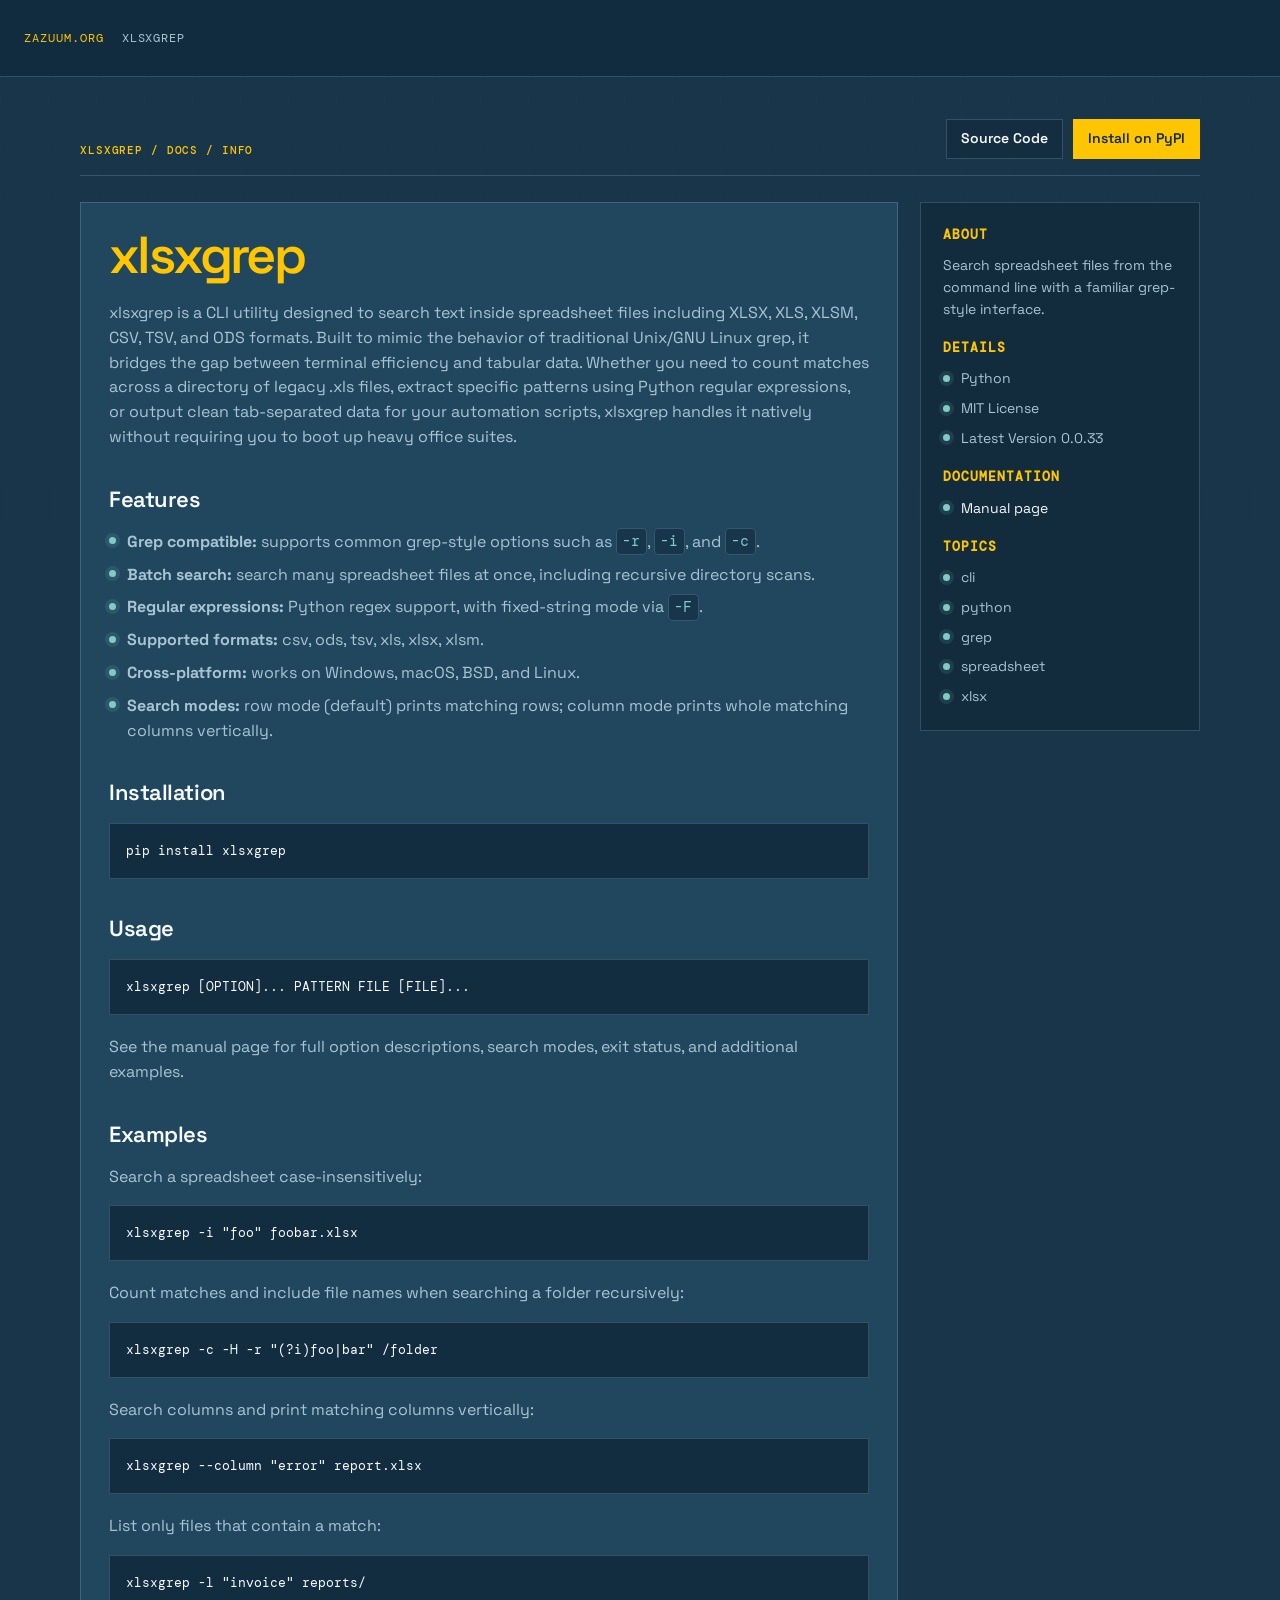
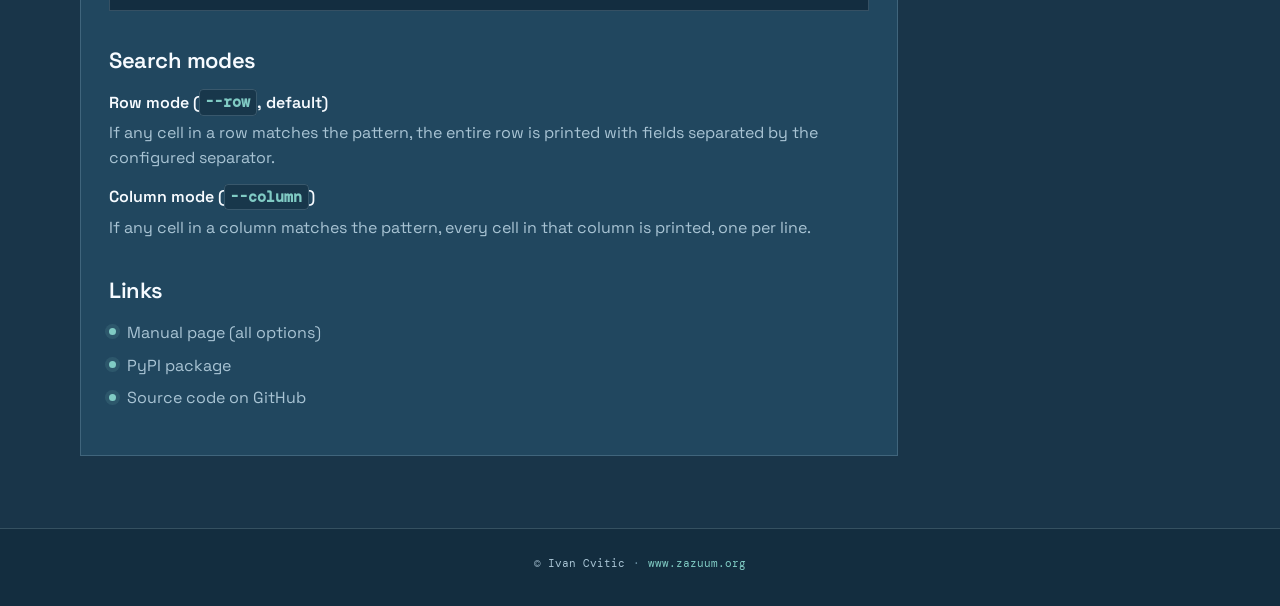
==== docs/index.html @ cdbb7124 "docs fix" ====
<!DOCTYPE html>
<html lang="en">
<head>
  <script async src="https://www.googletagmanager.com/gtag/js?id=G-VQNH7RL9F0"></script>
  <script>
    window.dataLayer = window.dataLayer || [];
    function gtag(){dataLayer.push(arguments);}
    gtag('js', new Date());
    gtag('config', 'G-VQNH7RL9F0');
  </script>

  <meta charset="utf-8">
  <meta name="viewport" content="width=device-width, initial-scale=1">
  <title>zazuum/xlsxgrep</title>
  <link rel="stylesheet" href="css/style.css">
</head>
<body>
  <header class="gh-header">
    <div class="gh-header-inner">
      <nav class="gh-nav gh-nav-man" aria-label="Global">
        <a href="https://www.zazuum.org">zazuum.org</a>
        <a href="index.html">xlsxgrep</a>
      </nav>

      <div class="gh-header-actions">
      </div>
    </div>
  </header>

  <main class="gh-repo-page">
    <div class="gh-repo-header">
      <div class="gh-repo-header-main">
        <nav class="gh-breadcrumb" aria-label="Breadcrumb">
          <strong>xlsxgrep / docs / info</strong></br>
           
        </nav>
      </div>
      <div class="gh-repo-header-actions">
        <a class="gh-btn gh-btn-outline" href="https://github.com/zazuum/xlsxgrep" target="_blank" rel="noopener noreferrer">Source Code</a>
        <a class="gh-btn gh-btn-primary" href="https://pypi.org/project/xlsxgrep/" target="_blank" rel="noopener noreferrer">Install on PyPI</a>
      </div>
    </div>

    <div class="gh-repo-layout">
      <article class="gh-readme">
        <h1>xlsxgrep</h1>
        <p class="gh-readme-lead">
          xlsxgrep is a CLI utility designed to search text inside spreadsheet files including XLSX, XLS, XLSM, CSV, TSV, and ODS formats. 
          Built to mimic the behavior of traditional Unix/GNU Linux grep, it bridges the gap between terminal efficiency and tabular data.
          Whether you need to count matches across a directory of legacy .xls files, extract specific patterns using Python regular expressions,
           or output clean tab-separated data for your automation scripts, xlsxgrep handles it natively without requiring you to boot up heavy office suites.
        </p>

        <h2>Features</h2>
        <ul>
          <li><strong>Grep compatible:</strong> supports common grep-style options such as <code>-r</code>, <code>-i</code>, and <code>-c</code>.</li>
          <li><strong>Batch search:</strong> search many spreadsheet files at once, including recursive directory scans.</li>
          <li><strong>Regular expressions:</strong> Python regex support, with fixed-string mode via <code>-F</code>.</li>
          <li><strong>Supported formats:</strong> csv, ods, tsv, xls, xlsx, xlsm.</li>
          <li><strong>Cross-platform:</strong> works on Windows, macOS, BSD, and Linux.</li>
          <li><strong>Search modes:</strong> row mode (default) prints matching rows; column mode prints whole matching columns vertically.</li>
        </ul>

        <h2>Installation</h2>
        <pre><code>pip install xlsxgrep</code></pre>

        <h2>Usage</h2>
        <pre><code>xlsxgrep [OPTION]... PATTERN FILE [FILE]...</code></pre>
        <p>
          See the <a href="manual.html">manual page</a> for full option descriptions,
          search modes, exit status, and additional examples.
        </p>

        <h2>Examples</h2>
        <p>Search a spreadsheet case-insensitively:</p>
        <pre><code>xlsxgrep -i "foo" foobar.xlsx</code></pre>

        <p>Count matches and include file names when searching a folder recursively:</p>
        <pre><code>xlsxgrep -c -H -r "(?i)foo|bar" /folder</code></pre>

        <p>Search columns and print matching columns vertically:</p>
        <pre><code>xlsxgrep --column "error" report.xlsx</code></pre>

        <p>List only files that contain a match:</p>
        <pre><code>xlsxgrep -l "invoice" reports/</code></pre>

        <h2>Search modes</h2>
        <dl class="gh-readme-dl">
          <dt>Row mode (<code>--row</code>, default)</dt>
          <dd>If any cell in a row matches the pattern, the entire row is printed with fields separated by the configured separator.</dd>
          <dt>Column mode (<code>--column</code>)</dt>
          <dd>If any cell in a column matches the pattern, every cell in that column is printed, one per line.</dd>
        </dl>

        <h2>Links</h2>
        <ul>
          <li><a href="manual.html">Manual page (all options)</a></li>
          <li><a href="https://pypi.org/project/xlsxgrep/" target="_blank" rel="noopener noreferrer">PyPI package</a></li>
          <li><a href="https://github.com/zazuum/xlsxgrep" target="_blank" rel="noopener noreferrer">Source code on GitHub</a></li>
          
        </ul>
      </article>

      <aside class="gh-repo-sidebar">
        <h2>About</h2>
        <p>Search spreadsheet files from the command line with a familiar grep-style interface.</p>

         <h3>Details</h3>
        <ul class="gh-repo-meta">
          <li><span class="gh-lang-dot gh-lang-python"></span> Python</li>
          <li>MIT License</li>
          <li>Latest Version 0.0.33</li>
 
        <h3>Documentation</h3>
        <ul class="gh-repo-meta">
          <li><a href="manual.html">Manual page</a></li>
        </ul>


        <h3>Topics</h3>
        <ul class="gh-topic-list">
          <li>cli</li>
          <li>python</li>
          <li>grep</li>
          <li>spreadsheet</li>
          <li>xlsx</li>
        </ul>
        </ul>
      </aside>
    </div>
  </main>

  <footer class="gh-footer">
    <div class="gh-footer-inner">
      <span>&copy; Ivan Cvitic</span>
      <span class="gh-footer-sep">&middot;</span>
      <a href="https://www.zazuum.org">www.zazuum.org</a>
    </div>
  </footer>
</body>
</html>
---- docs/css/style.css ----
@import url('https://fonts.googleapis.com/css2?family=DM+Mono:wght@400;500&family=Space+Grotesk:wght@400;500;600;700&display=swap');

:root {
  --ink: #f7fbff;
  --muted: #a9c4d4;
  --soft: #6f94a8;
  --line: rgba(206, 238, 255, 0.18);
  --panel: #21475f;
  --panel-deep: #122b3d;
  --blue: #80cbc4;
  --yellow: #ffc600;
  --bg: #193549;
  --max: 1240px;
  --content-max: 1120px;
  --sans: 'Space Grotesk', 'Trebuchet MS', sans-serif;
  --mono: 'DM Mono', 'Courier New', monospace;
}

*,
*::before,
*::after {
  box-sizing: border-box;
}

html {
  scroll-behavior: smooth;
}

body {
  margin: 0;
  color: var(--ink);
  background: var(--bg);
  font-family: var(--sans);
  font-size: 16px;
  line-height: 1.55;
}

body::before {
  position: fixed;
  z-index: -1;
  inset: 0;
  content: '';
  opacity: 0.2;
  background-image: linear-gradient(rgba(128, 203, 196, 0.08) 1px, transparent 1px), linear-gradient(90deg, rgba(128, 203, 196, 0.08) 1px, transparent 1px);
  background-size: 48px 48px;
  mask-image: linear-gradient(to bottom, #000 0%, transparent 75%);
  pointer-events: none;
}

a {
  color: inherit;
  text-decoration: none;
}

a:hover {
  color: var(--yellow);
}

h1,
h2,
h3,
p {
  margin-top: 0;
}

code,
pre,
var {
  font-family: var(--mono);
}

code {
  padding: 0.16em 0.36em;
  border: 1px solid var(--line);
  background: rgba(18, 43, 61, 0.58);
  border-radius: 4px;
  color: var(--blue);
  font-size: 0.95em;
}

pre {
  margin: 0 0 20px;
  padding: 16px;
  overflow-x: auto;
  border: 1px solid var(--line);
  border-radius: 0;
  background: rgba(18, 43, 61, 0.9);
  color: var(--ink);
  font-size: 14px;
  line-height: 1.55;
}

pre code {
  padding: 0;
  border: 0;
  background: transparent;
  color: inherit;
}

.gh-header {
  position: sticky;
  top: 0;
  z-index: 20;
  border-bottom: 1px solid var(--line);
  background: rgba(18, 43, 61, 0.82);
  backdrop-filter: blur(14px);
}

.gh-header-inner {
  display: flex;
  align-items: center;
  min-height: 76px;
  width: min(calc(100% - 48px), var(--max));
  margin-inline: auto;
}

.gh-nav {
  display: flex;
  align-items: center;
  gap: 18px;
  font-family: var(--mono);
  font-size: 12px;
  letter-spacing: 0.08em;
  text-transform: uppercase;
}

.gh-nav a {
  color: var(--muted);
}

.gh-nav a:hover,
.gh-nav a:first-child {
  color: var(--yellow);
}

.gh-nav-man {
  margin-right: auto;
}

.gh-header-actions {
  display: flex;
  align-items: center;
  gap: 10px;
}

.gh-btn {
  display: inline-flex;
  align-items: center;
  justify-content: center;
  min-height: 40px;
  padding: 8px 14px;
  border: 1px solid var(--line);
  border-radius: 0;
  font-weight: 600;
  font-size: 14px;
  transition: background-color 160ms ease, color 160ms ease, border-color 160ms ease;
}

.gh-btn-outline {
  color: var(--ink);
  background: rgba(18, 43, 61, 0.72);
}

.gh-btn-primary {
  color: var(--panel-deep);
  border-color: transparent;
  background: var(--yellow);
}

.gh-btn-outline:hover {
  color: var(--yellow);
  border-color: var(--yellow);
  background: rgba(18, 43, 61, 0.95);
}

.gh-btn-primary:hover {
  color: var(--panel-deep);
  background: var(--blue);
}

.gh-repo-page,
.gh-man-page {
  width: min(calc(100% - 48px), var(--content-max));
  margin: 0 auto;
  padding: 42px 0 72px;
}

.gh-repo-header,
.gh-man-header {
  margin-bottom: 26px;
  padding-bottom: 16px;
  border-bottom: 1px solid var(--line);
}

.gh-repo-header {
  display: flex;
  align-items: flex-end;
  justify-content: space-between;
  gap: 16px;
  flex-wrap: wrap;
}

.gh-breadcrumb {
  display: flex;
  align-items: center;
  gap: 8px;
  margin: 0;
  color: var(--soft);
  font-family: var(--mono);
  font-size: 11px;
  letter-spacing: 0.08em;
  text-transform: uppercase;
}

.gh-breadcrumb strong {
  color: var(--yellow);
  font-weight: 500;
}

.gh-repo-header-actions {
  display: flex;
  flex-wrap: wrap;
  gap: 10px;
}

.gh-repo-layout {
  display: grid;
  grid-template-columns: minmax(0, 1fr) 280px;
  gap: 22px;
}

.gh-readme,
.gh-man-body,
.gh-repo-sidebar {
  border: 1px solid var(--line);
  border-radius: 0;
  background: var(--panel);
}

.gh-readme,
.gh-man-body {
  min-width: 0;
  padding: 28px;
}

.gh-readme h1 {
  margin-bottom: 20px;
  color: var(--yellow);
  font-size: clamp(34px, 5vw, 52px);
  font-weight: 600;
  letter-spacing: -0.05em;
  line-height: 0.96;
}

.gh-readme h2,
.gh-man-section h2 {
  margin: 32px 0 14px;
  color: var(--ink);
  font-size: 22px;
  font-weight: 600;
  letter-spacing: -0.02em;
}

.gh-man-section h2 {
  text-transform: uppercase;
  letter-spacing: 0.05em;
  color: var(--yellow);
  font-size: 14px;
}

.gh-readme-lead,
.gh-readme p,
.gh-readme li,
.gh-readme dd,
.gh-man-section p,
.gh-man-section dd {
  color: var(--muted);
  font-size: 16px;
}

.gh-readme p,
.gh-readme ul,
.gh-readme dl,
.gh-man-section p,
.gh-man-section pre,
.gh-man-dl {
  margin: 0 0 16px;
}

.gh-readme ul,
.gh-topic-list,
.gh-repo-meta {
  padding-left: 0;
  list-style: none;
}

.gh-readme ul li,
.gh-topic-list li,
.gh-repo-meta li {
  position: relative;
  padding-left: 18px;
}

.gh-readme ul li + li,
.gh-topic-list li + li,
.gh-repo-meta li + li {
  margin-top: 8px;
}

.gh-readme ul li::before,
.gh-topic-list li::before,
.gh-repo-meta li::before {
  position: absolute;
  left: 0;
  top: 0.48em;
  width: 7px;
  height: 7px;
  border-radius: 50%;
  content: '';
  background: var(--blue);
  box-shadow: 0 0 0 4px rgba(128, 203, 196, 0.12);
}

.gh-readme-dl dt,
.gh-man-dl dt {
  margin-top: 14px;
  color: var(--ink);
  font-weight: 600;
}

.gh-readme-dl dd,
.gh-man-dl dd {
  margin: 6px 0 0;
}

.gh-readme-dl dd {
  padding-left: 0;
}

.gh-man-meta {
  display: flex;
  flex-wrap: wrap;
  gap: 8px 16px;
  margin: 12px 0 0;
  color: var(--soft);
  font-family: var(--mono);
  font-size: 11px;
  letter-spacing: 0.06em;
  text-transform: uppercase;
}

.gh-man-section + .gh-man-section {
  margin-top: 26px;
}

.gh-man-synopsis {
  margin: 0;
  font-size: 14px;
}

.gh-repo-sidebar {
  align-self: start;
  padding: 22px;
  background: var(--panel-deep);
}

.gh-repo-sidebar h2,
.gh-repo-sidebar h3 {
  margin: 0 0 10px;
  color: var(--yellow);
  font-size: 13px;
  font-weight: 600;
  font-family: var(--mono);
  text-transform: uppercase;
  letter-spacing: 0.08em;
}

.gh-repo-sidebar h3 {
  margin-top: 18px;
}

.gh-repo-sidebar p,
.gh-repo-meta {
  margin: 0;
  color: var(--muted);
  font-size: 14px;
}

.gh-repo-meta a {
  color: var(--ink);
}

.gh-lang-dot {
  width: 10px;
  height: 10px;
  border-radius: 50%;
}

.gh-lang-python {
  background: var(--yellow);
}

.gh-back-home {
  width: min(calc(100% - 48px), var(--content-max));
  margin: -34px auto 30px;
}

.gh-back-home .gh-repo-meta {
  margin: 0;
}

.gh-footer {
  padding: 26px 0 34px;
  border-top: 1px solid var(--line);
  background: rgba(18, 43, 61, 0.7);
}

.gh-footer-inner {
  display: flex;
  flex-wrap: wrap;
  align-items: center;
  justify-content: center;
  gap: 8px;
  width: min(calc(100% - 48px), var(--content-max));
  margin-inline: auto;
  color: var(--muted);
  font-family: var(--mono);
  font-size: 11px;
}

.gh-footer a {
  color: var(--blue);
}

.gh-footer-sep {
  color: var(--soft);
}

@media (max-width: 1011px) {
  .gh-repo-layout {
    grid-template-columns: 1fr;
  }

  .gh-repo-sidebar {
    order: 2;
  }
}

@media (max-width: 767px) {
  .gh-header-inner {
    min-height: 64px;
    width: min(calc(100% - 32px), var(--max));
  }

  .gh-repo-page,
  .gh-man-page,
  .gh-footer-inner,
  .gh-back-home {
    width: min(calc(100% - 32px), var(--content-max));
  }

  .gh-repo-page,
  .gh-man-page {
    padding-top: 28px;
    padding-bottom: 54px;
  }

  .gh-readme,
  .gh-man-body,
  .gh-repo-sidebar {
    padding: 20px;
  }

  .gh-readme h1 {
    font-size: clamp(32px, 12vw, 44px);
  }

  .gh-repo-header-actions {
    width: 100%;
  }

  .gh-btn {
    flex: 1;
  }
}
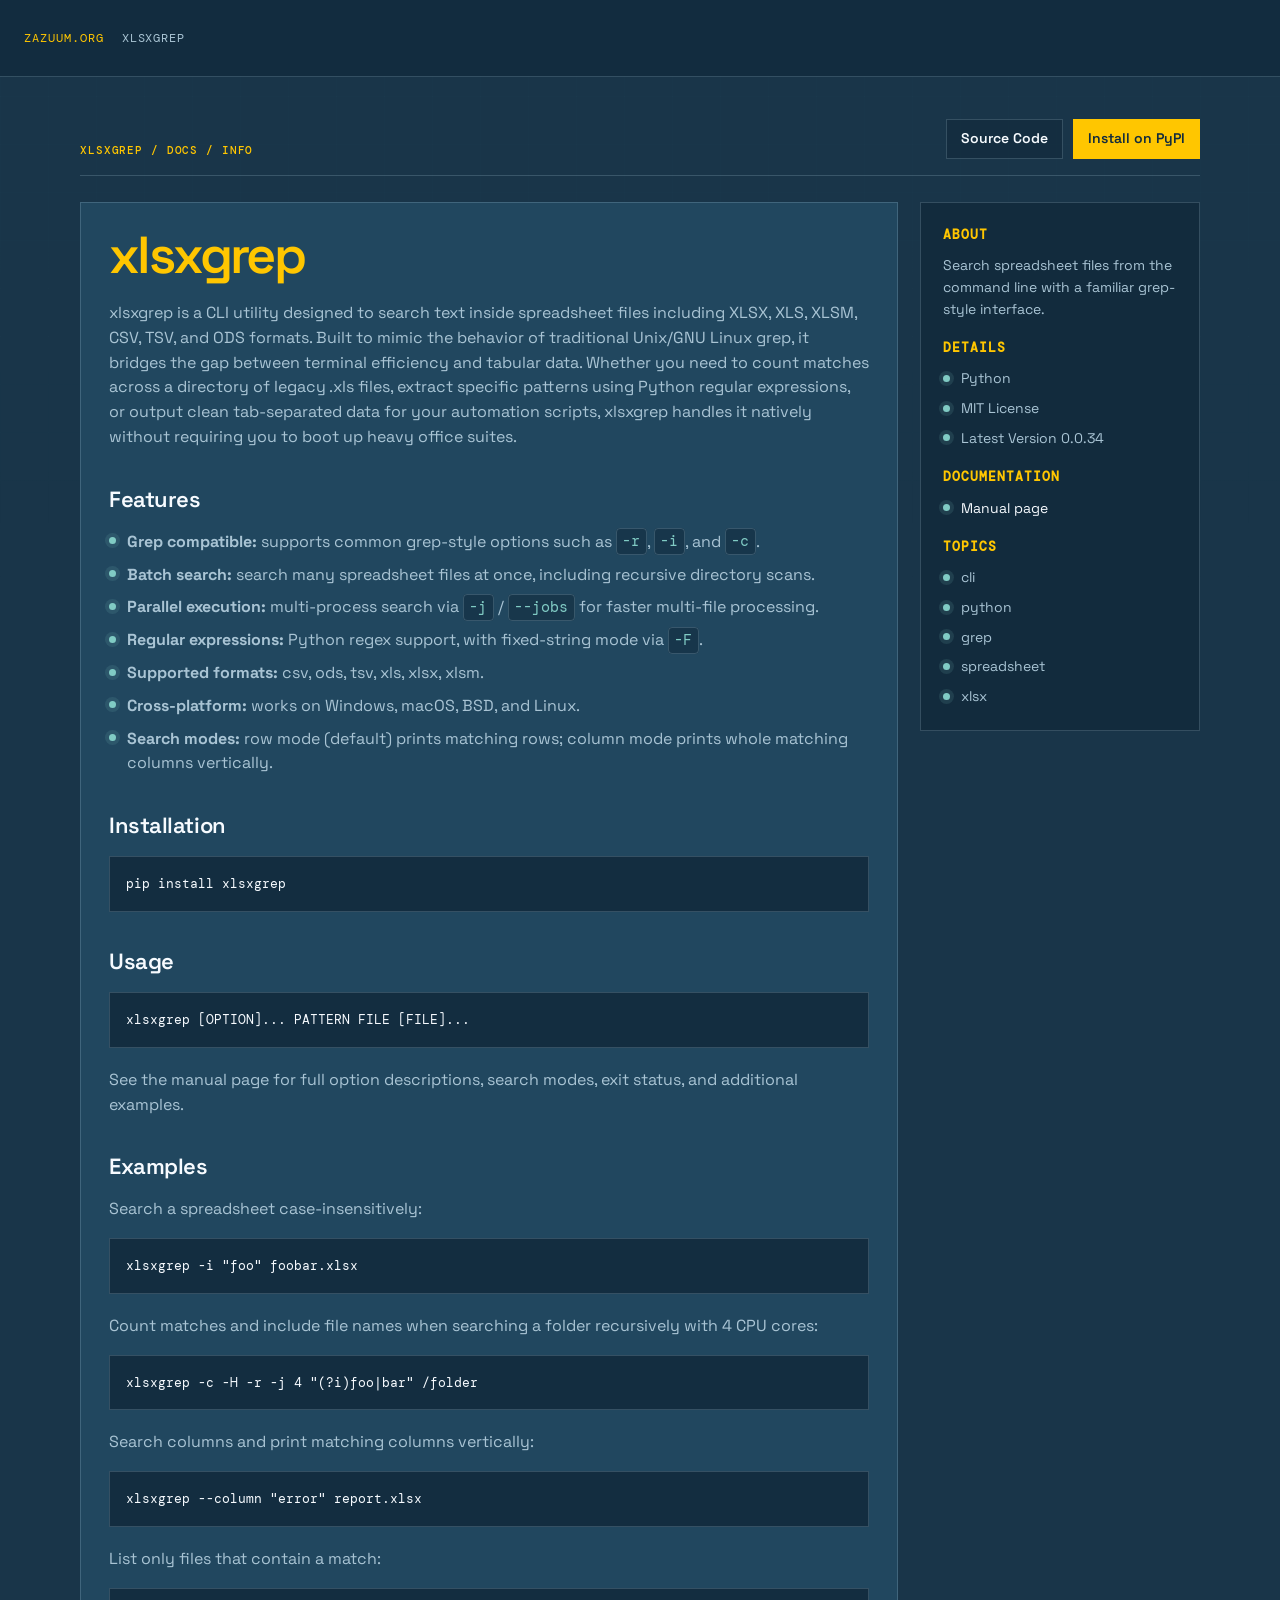
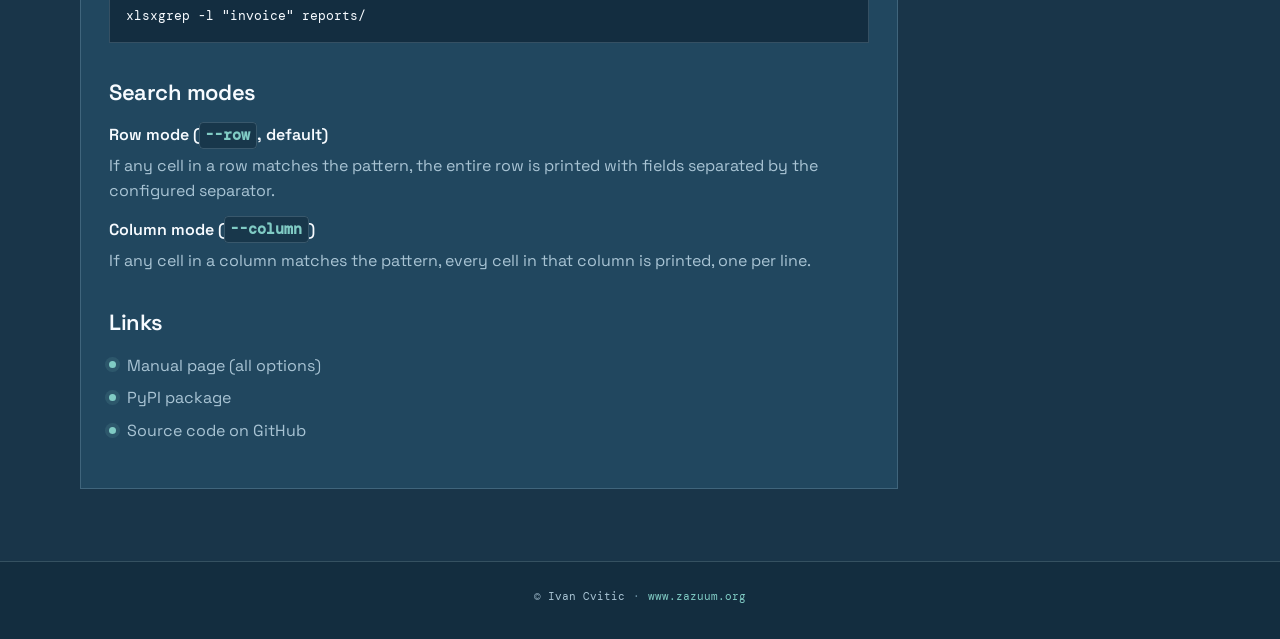
==== commit 57c5b7cc: "Site docs update" ====
--- a/docs/index.html
+++ b/docs/index.html
@@ -55,6 +55,7 @@
         <ul>
           <li><strong>Grep compatible:</strong> supports common grep-style options such as <code>-r</code>, <code>-i</code>, and <code>-c</code>.</li>
           <li><strong>Batch search:</strong> search many spreadsheet files at once, including recursive directory scans.</li>
+          <li><strong>Parallel execution:</strong> multi-process search via <code>-j</code> / <code>--jobs</code> for faster multi-file processing.</li>
           <li><strong>Regular expressions:</strong> Python regex support, with fixed-string mode via <code>-F</code>.</li>
           <li><strong>Supported formats:</strong> csv, ods, tsv, xls, xlsx, xlsm.</li>
           <li><strong>Cross-platform:</strong> works on Windows, macOS, BSD, and Linux.</li>
@@ -75,8 +76,8 @@
         <p>Search a spreadsheet case-insensitively:</p>
         <pre><code>xlsxgrep -i "foo" foobar.xlsx</code></pre>
 
-        <p>Count matches and include file names when searching a folder recursively:</p>
-        <pre><code>xlsxgrep -c -H -r "(?i)foo|bar" /folder</code></pre>
+        <p>Count matches and include file names when searching a folder recursively with 4 CPU cores:</p>
+        <pre><code>xlsxgrep -c -H -r -j 4 "(?i)foo|bar" /folder</code></pre>
 
         <p>Search columns and print matching columns vertically:</p>
         <pre><code>xlsxgrep --column "error" report.xlsx</code></pre>
@@ -109,7 +110,7 @@
         <ul class="gh-repo-meta">
           <li><span class="gh-lang-dot gh-lang-python"></span> Python</li>
           <li>MIT License</li>
-          <li>Latest Version 0.0.33</li>
+          <li>Latest Version 0.0.34</li>
  
         <h3>Documentation</h3>
         <ul class="gh-repo-meta">
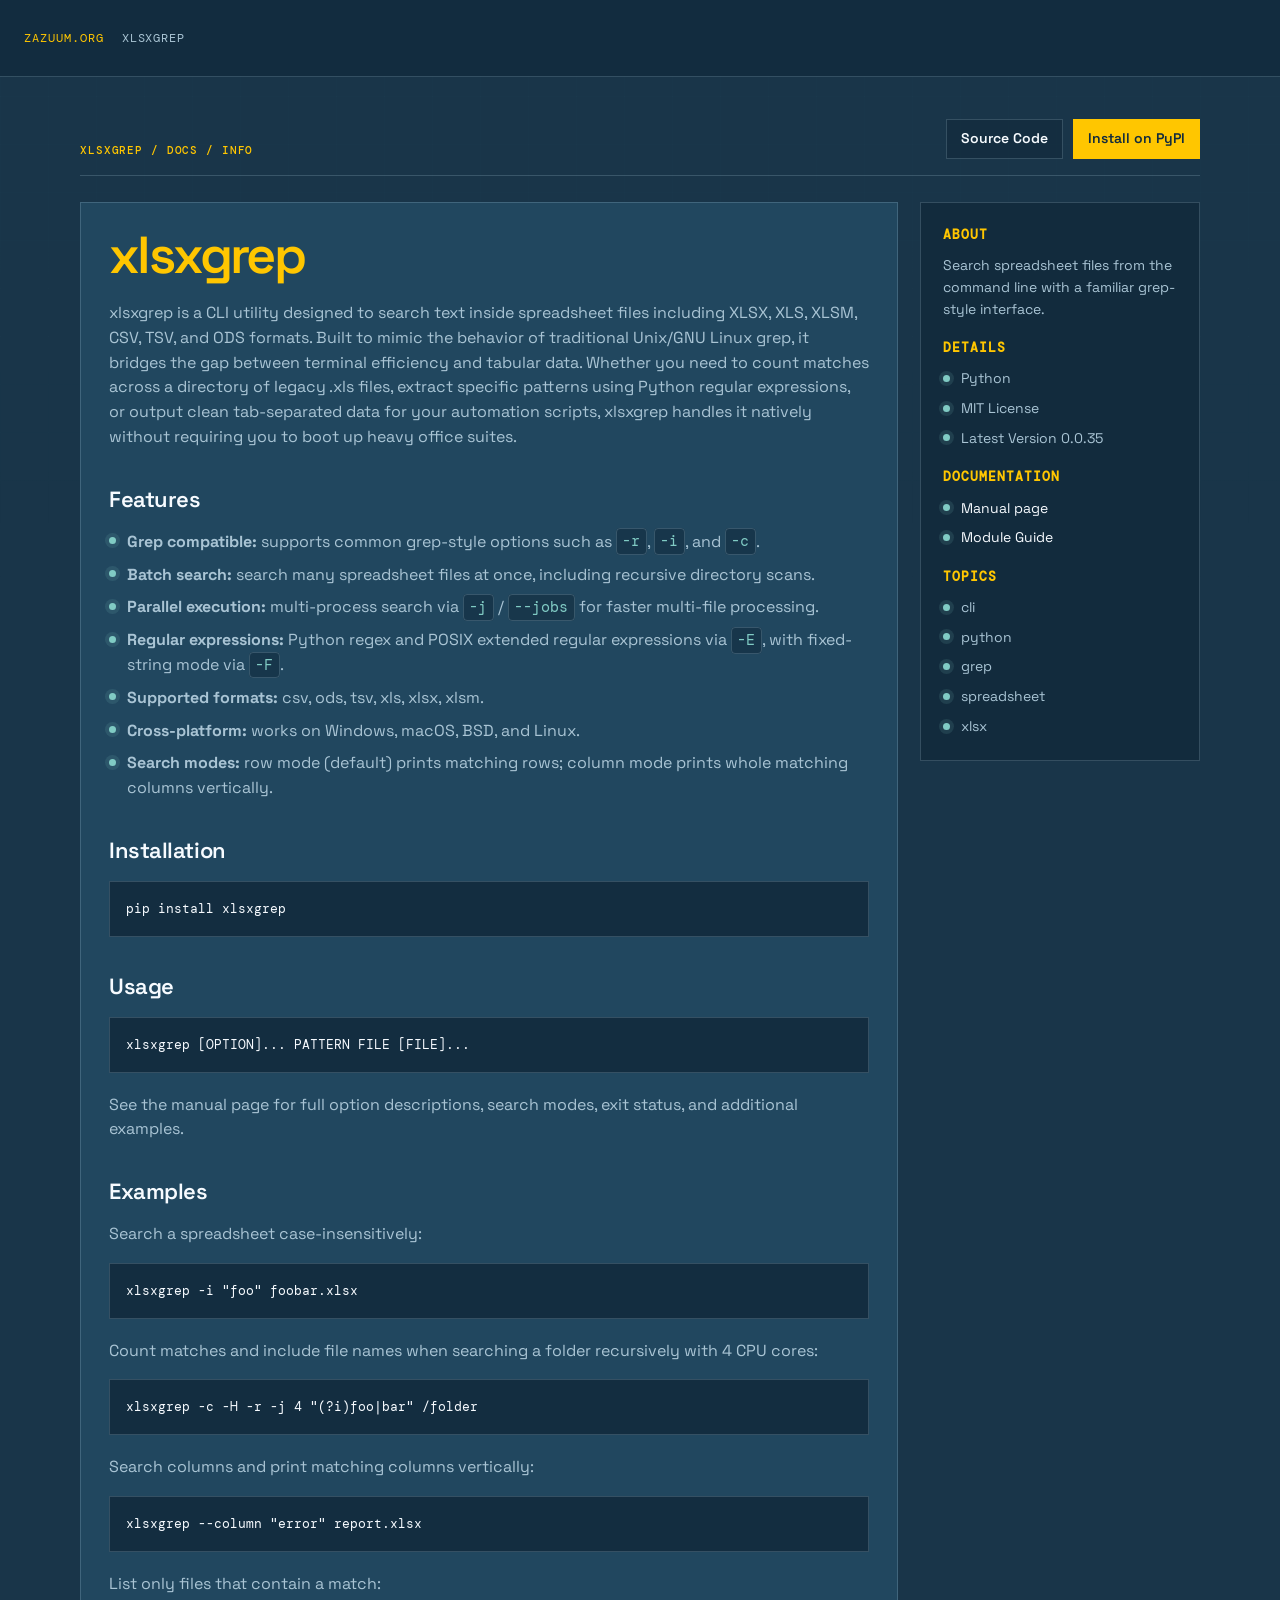
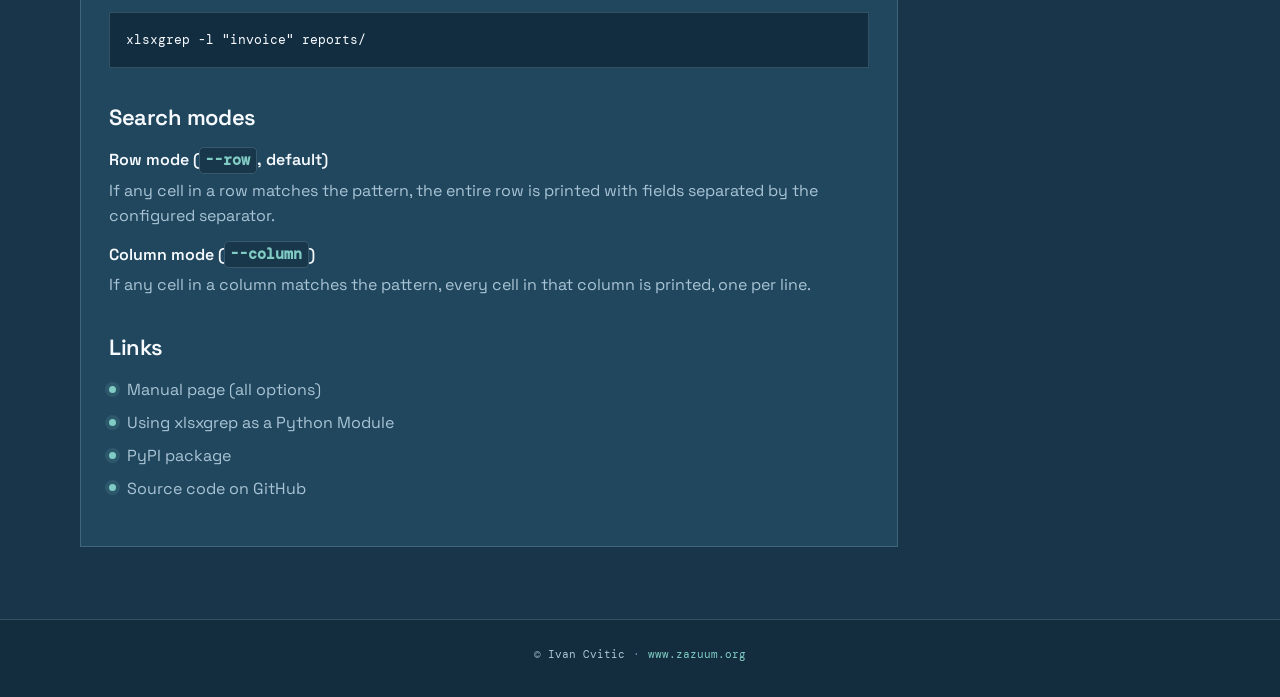
==== commit effd48f9: "Site Docs update." ====
--- a/docs/index.html
+++ b/docs/index.html
@@ -56,7 +56,7 @@
           <li><strong>Grep compatible:</strong> supports common grep-style options such as <code>-r</code>, <code>-i</code>, and <code>-c</code>.</li>
           <li><strong>Batch search:</strong> search many spreadsheet files at once, including recursive directory scans.</li>
           <li><strong>Parallel execution:</strong> multi-process search via <code>-j</code> / <code>--jobs</code> for faster multi-file processing.</li>
-          <li><strong>Regular expressions:</strong> Python regex support, with fixed-string mode via <code>-F</code>.</li>
+          <li><strong>Regular expressions:</strong> Python regex and POSIX extended regular expressions via <code>-E</code>, with fixed-string mode via <code>-F</code>.</li>
           <li><strong>Supported formats:</strong> csv, ods, tsv, xls, xlsx, xlsm.</li>
           <li><strong>Cross-platform:</strong> works on Windows, macOS, BSD, and Linux.</li>
           <li><strong>Search modes:</strong> row mode (default) prints matching rows; column mode prints whole matching columns vertically.</li>
@@ -96,6 +96,7 @@
         <h2>Links</h2>
         <ul>
           <li><a href="manual.html">Manual page (all options)</a></li>
+          <li><a href="xlsxgrep_as_a_module.html">Using xlsxgrep as a Python Module</a></li>
           <li><a href="https://pypi.org/project/xlsxgrep/" target="_blank" rel="noopener noreferrer">PyPI package</a></li>
           <li><a href="https://github.com/zazuum/xlsxgrep" target="_blank" rel="noopener noreferrer">Source code on GitHub</a></li>
           
@@ -110,11 +111,12 @@
         <ul class="gh-repo-meta">
           <li><span class="gh-lang-dot gh-lang-python"></span> Python</li>
           <li>MIT License</li>
-          <li>Latest Version 0.0.34</li>
+          <li>Latest Version 0.0.35</li>
  
         <h3>Documentation</h3>
         <ul class="gh-repo-meta">
           <li><a href="manual.html">Manual page</a></li>
+          <li><a href="xlsxgrep_as_a_module.html">Module Guide</a></li>
         </ul>
 
 
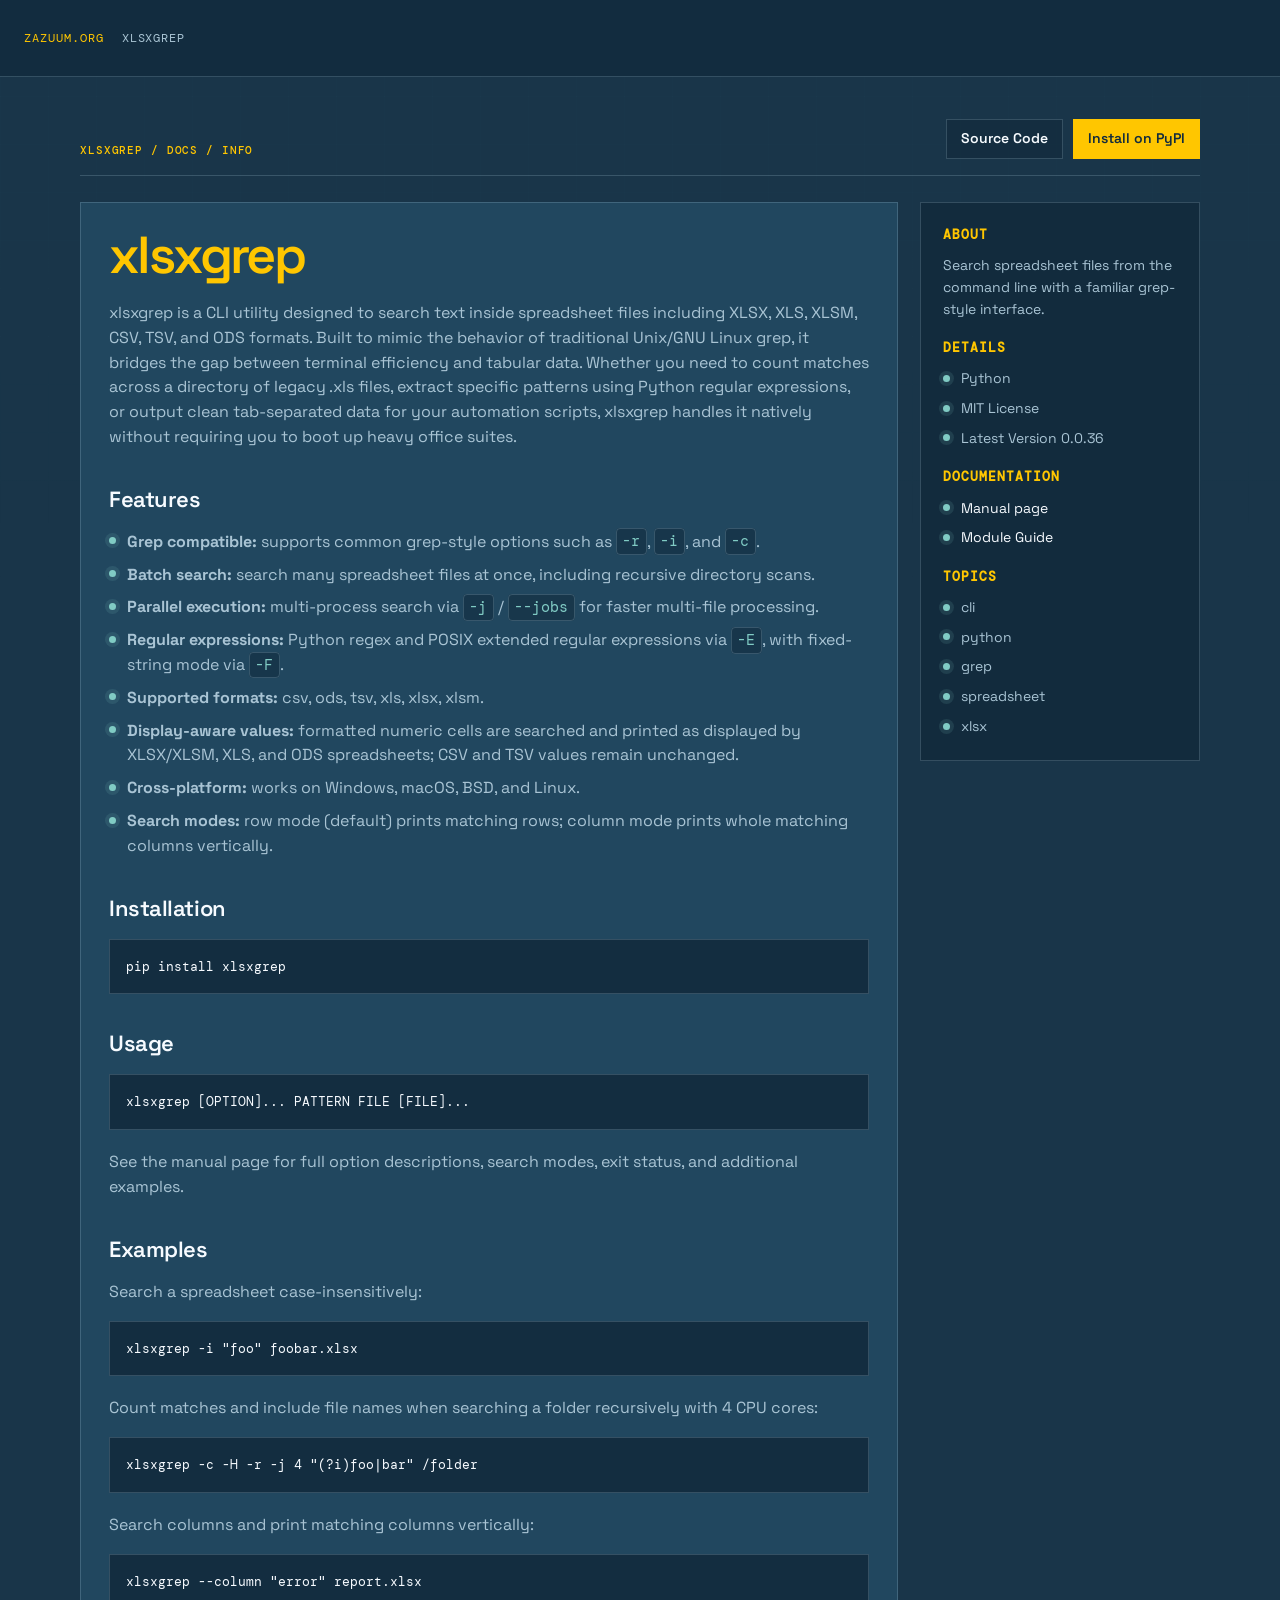
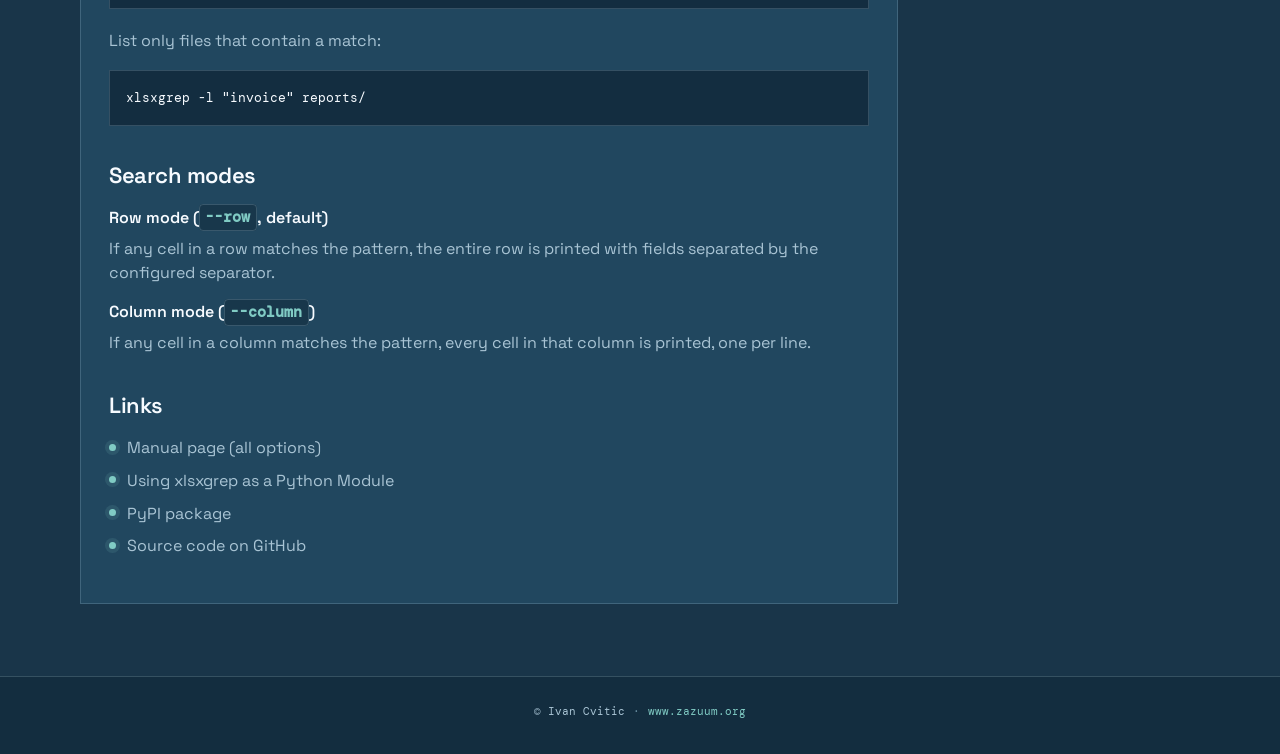
==== commit b4123c59: "Site docs update." ====
--- a/docs/index.html
+++ b/docs/index.html
@@ -58,6 +58,7 @@
           <li><strong>Parallel execution:</strong> multi-process search via <code>-j</code> / <code>--jobs</code> for faster multi-file processing.</li>
           <li><strong>Regular expressions:</strong> Python regex and POSIX extended regular expressions via <code>-E</code>, with fixed-string mode via <code>-F</code>.</li>
           <li><strong>Supported formats:</strong> csv, ods, tsv, xls, xlsx, xlsm.</li>
+          <li><strong>Display-aware values:</strong> formatted numeric cells are searched and printed as displayed by XLSX/XLSM, XLS, and ODS spreadsheets; CSV and TSV values remain unchanged.</li>
           <li><strong>Cross-platform:</strong> works on Windows, macOS, BSD, and Linux.</li>
           <li><strong>Search modes:</strong> row mode (default) prints matching rows; column mode prints whole matching columns vertically.</li>
         </ul>
@@ -111,7 +112,7 @@
         <ul class="gh-repo-meta">
           <li><span class="gh-lang-dot gh-lang-python"></span> Python</li>
           <li>MIT License</li>
-          <li>Latest Version 0.0.35</li>
+          <li>Latest Version 0.0.36</li>
  
         <h3>Documentation</h3>
         <ul class="gh-repo-meta">
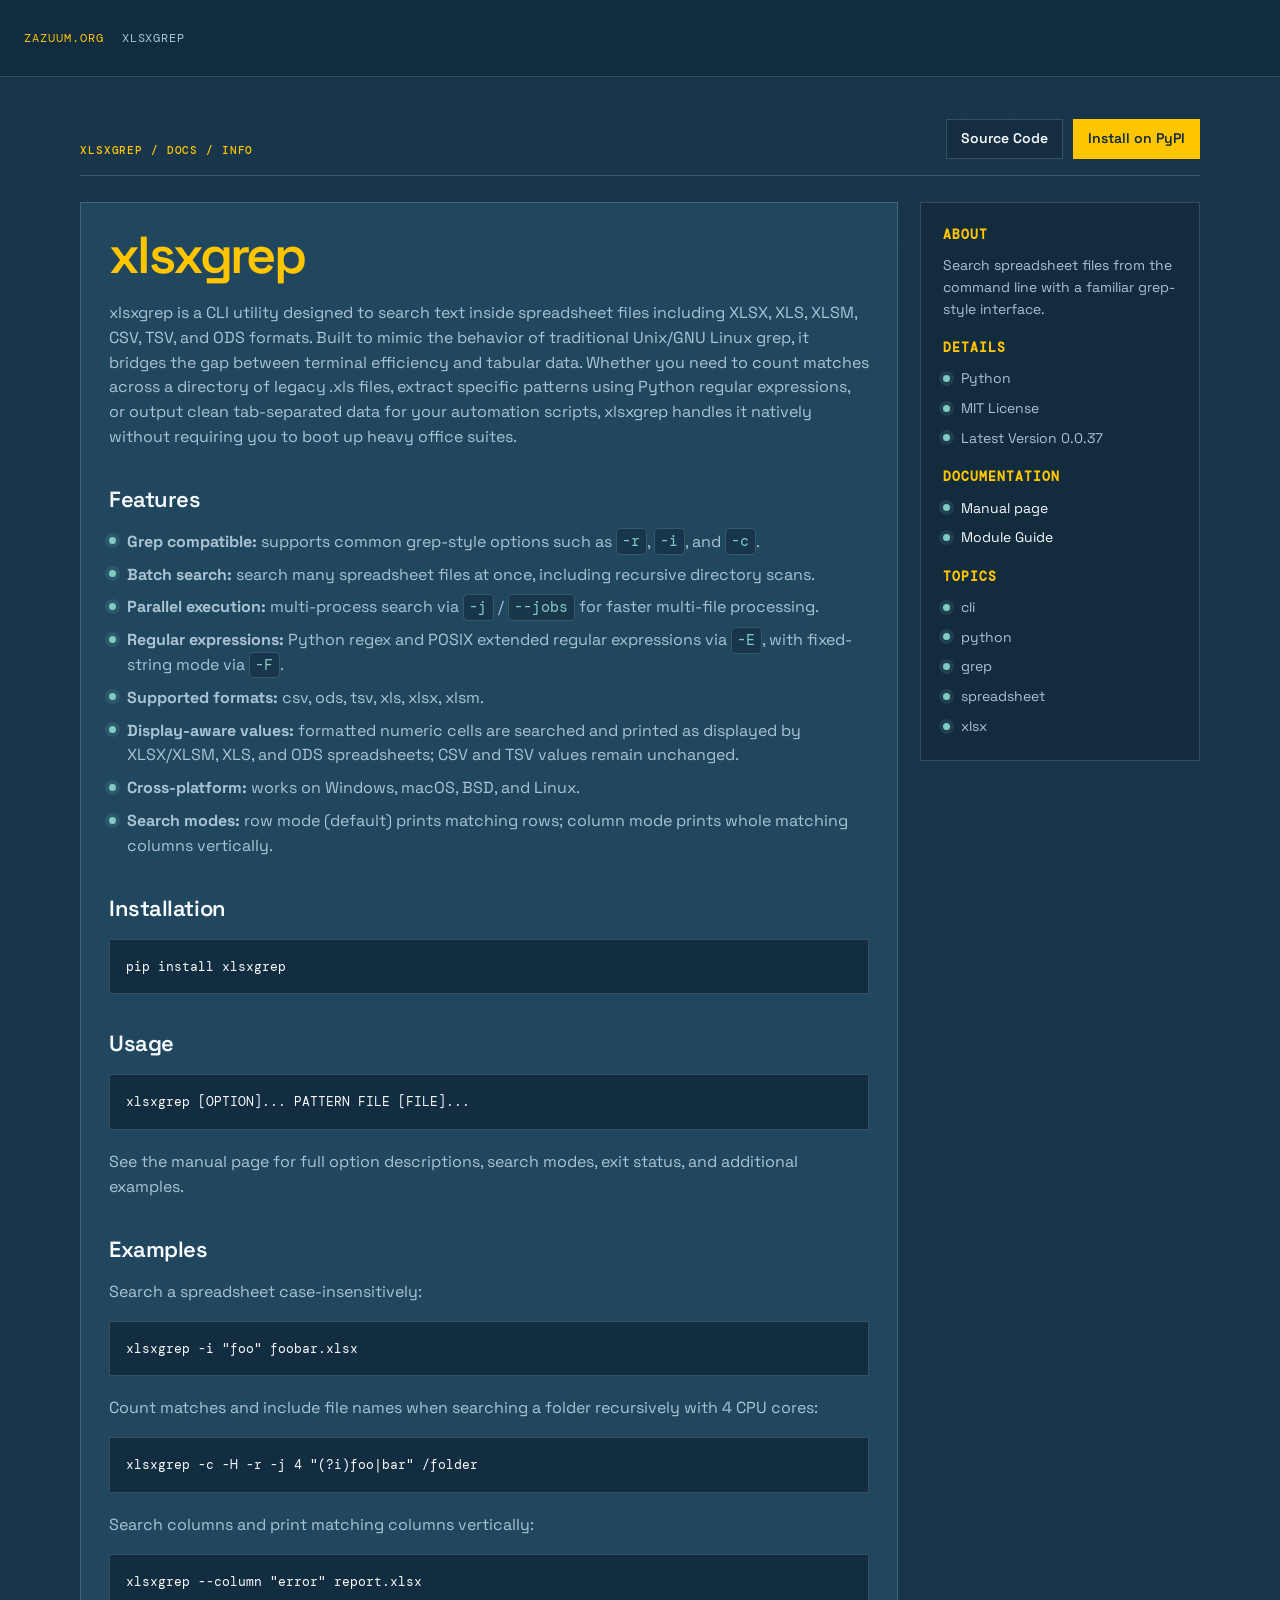
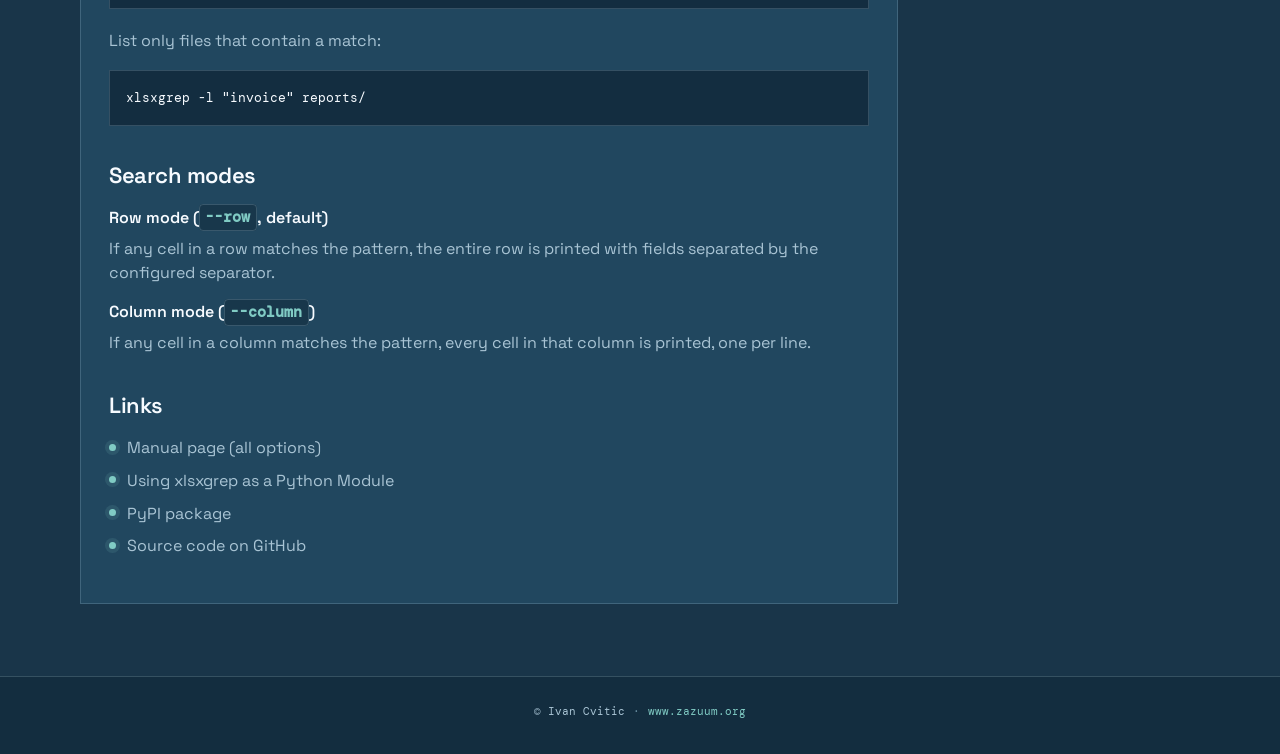
==== commit 28f22896: "Man Page and site docs update." ====
--- a/docs/index.html
+++ b/docs/index.html
@@ -112,7 +112,7 @@
         <ul class="gh-repo-meta">
           <li><span class="gh-lang-dot gh-lang-python"></span> Python</li>
           <li>MIT License</li>
-          <li>Latest Version 0.0.36</li>
+          <li>Latest Version 0.0.37</li>
  
         <h3>Documentation</h3>
         <ul class="gh-repo-meta">
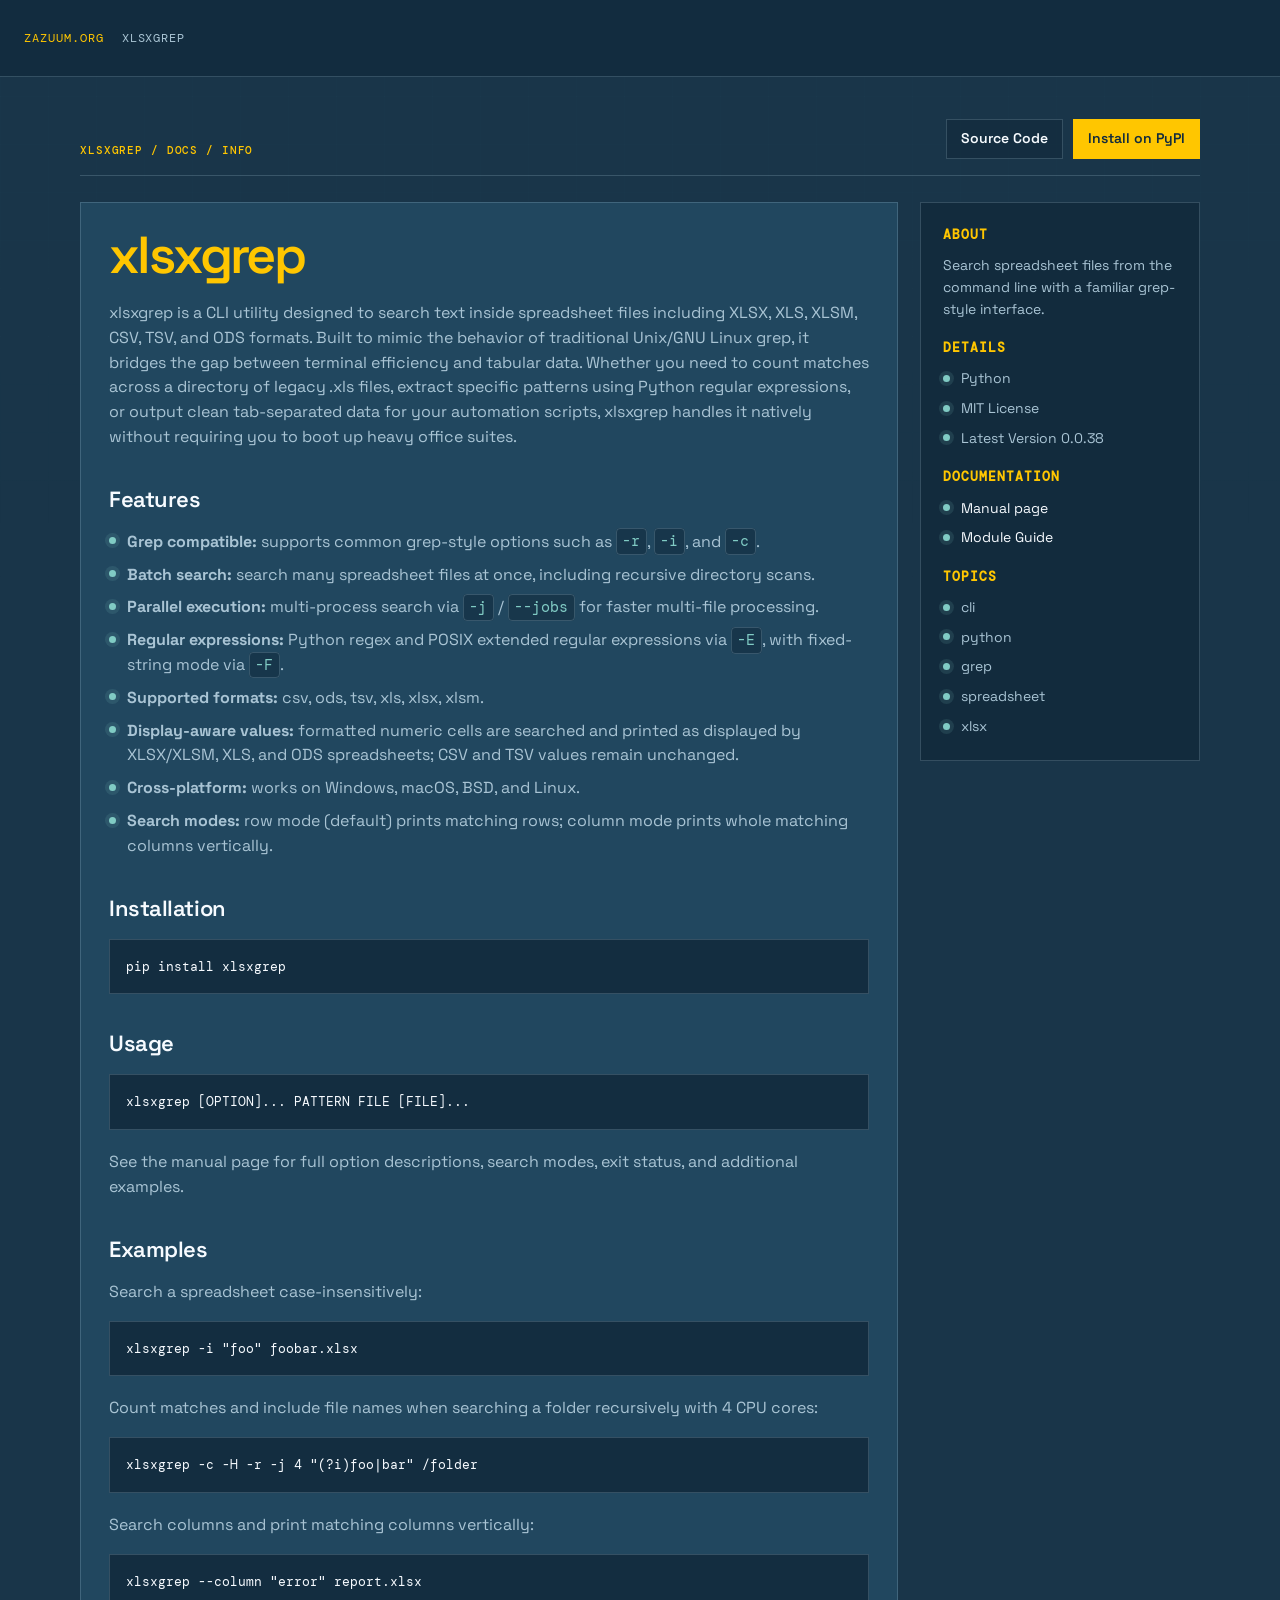
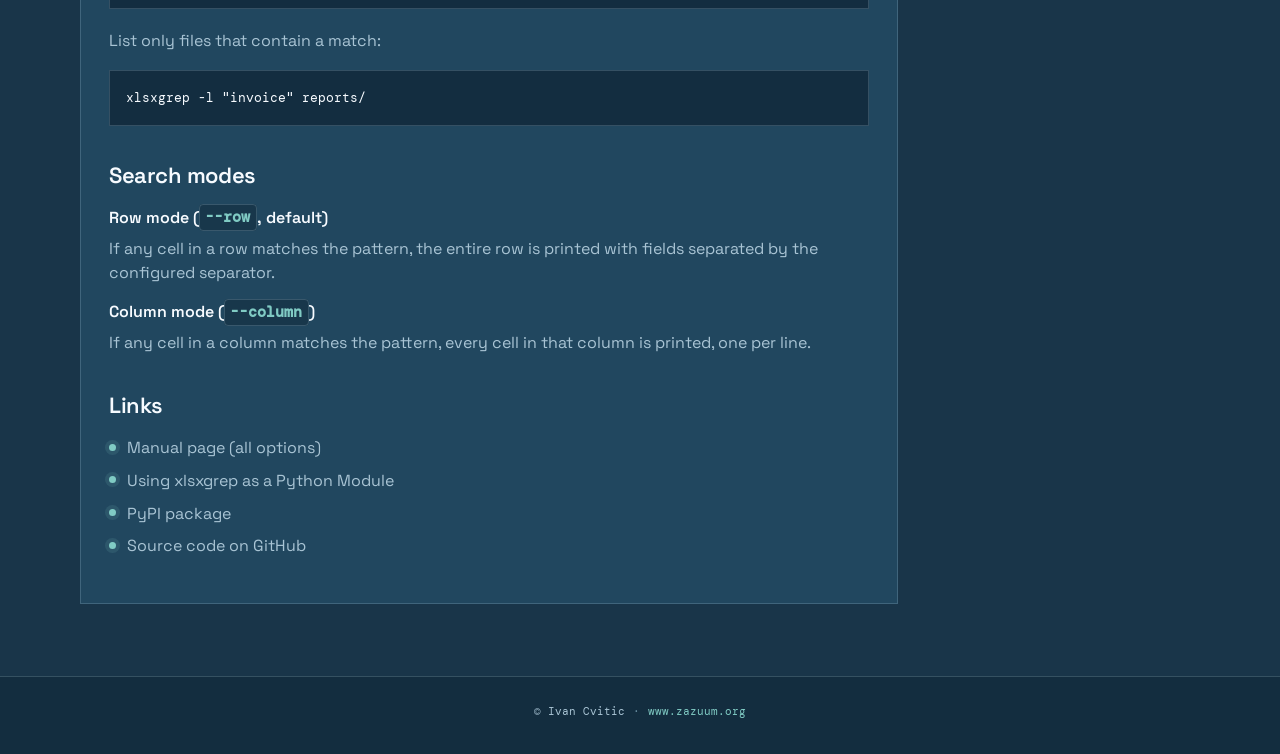
==== commit 74d2c698: "Man page and site docs." ====
--- a/docs/index.html
+++ b/docs/index.html
@@ -112,7 +112,7 @@
         <ul class="gh-repo-meta">
           <li><span class="gh-lang-dot gh-lang-python"></span> Python</li>
           <li>MIT License</li>
-          <li>Latest Version 0.0.37</li>
+          <li>Latest Version 0.0.38</li>
  
         <h3>Documentation</h3>
         <ul class="gh-repo-meta">
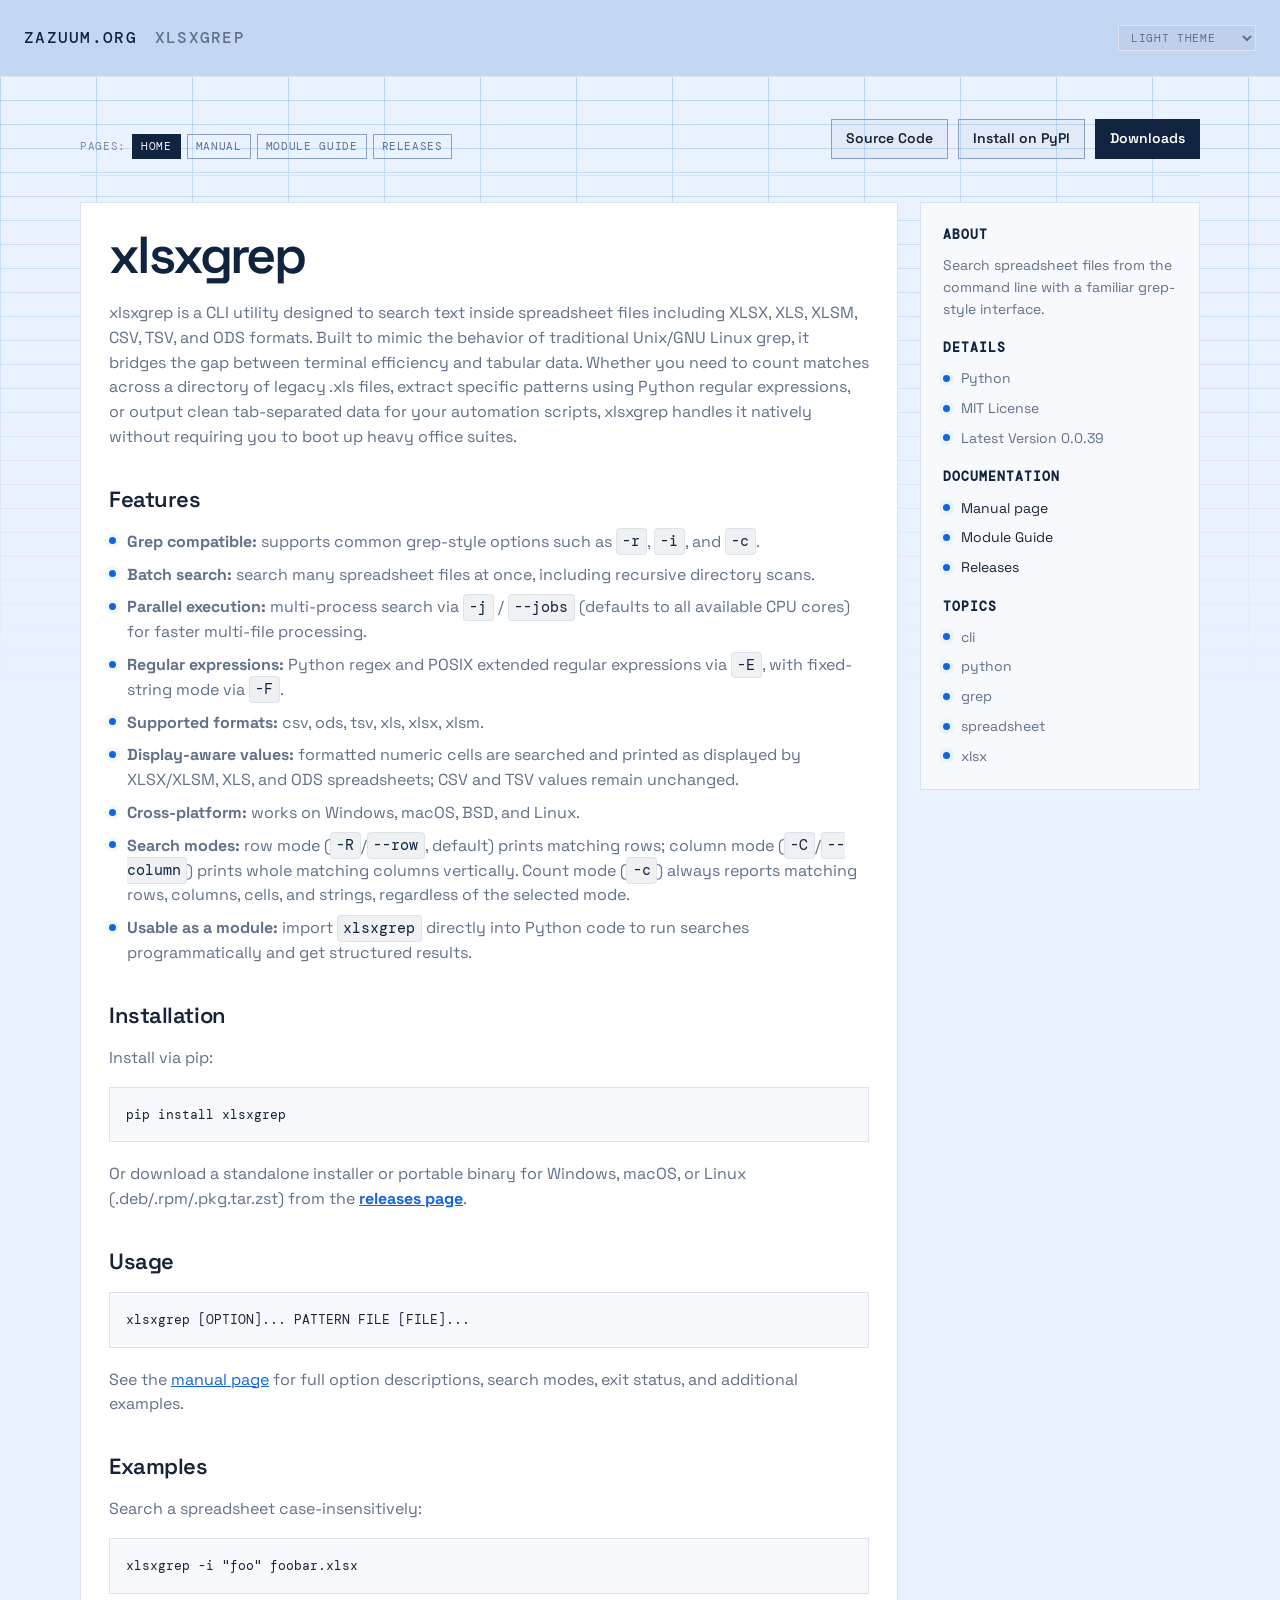
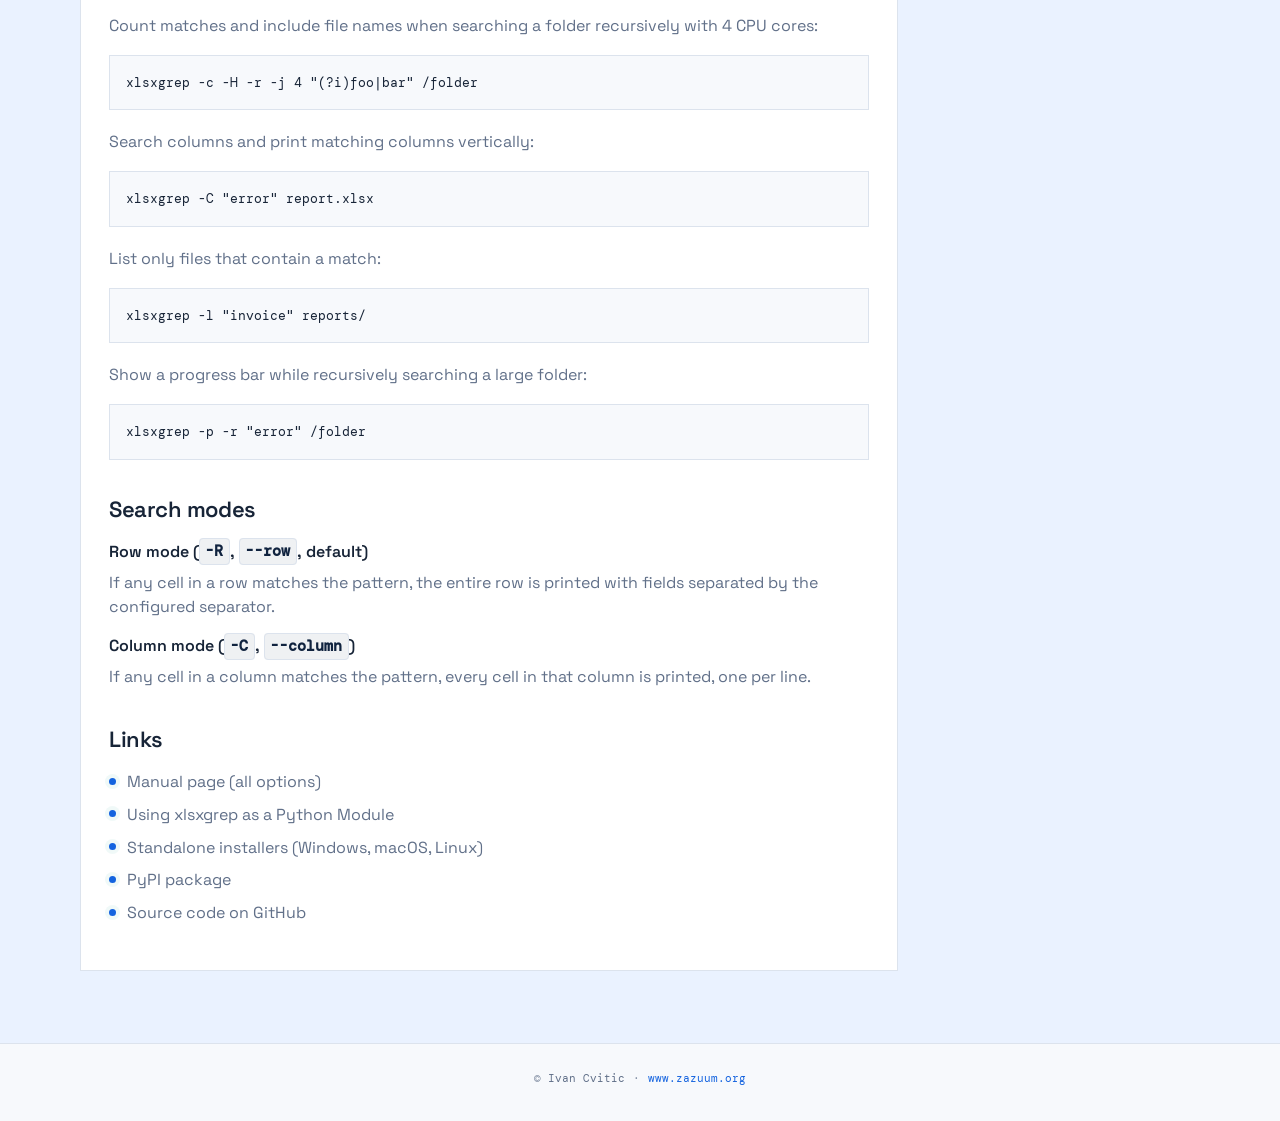
==== commit 63118212: "Option --progress added / -j 0 is default now." ====
--- a/docs/index.html
+++ b/docs/index.html
@@ -13,8 +13,15 @@
   <meta name="viewport" content="width=device-width, initial-scale=1">
   <title>zazuum/xlsxgrep</title>
   <link rel="stylesheet" href="css/style.css">
+  <script src="theme.js"></script>
+  <script src="sheet-grid.js" defer></script>
 </head>
 <body>
+  <div class="gh-sheet-chrome" aria-hidden="true">
+    <div class="gh-sheet-corner"></div>
+    <div class="gh-sheet-col-headers" id="sheet-col-headers"></div>
+    <div class="gh-sheet-row-headers" id="sheet-row-headers"></div>
+  </div>
   <header class="gh-header">
     <div class="gh-header-inner">
       <nav class="gh-nav gh-nav-man" aria-label="Global">
@@ -23,6 +30,11 @@
       </nav>
 
       <div class="gh-header-actions">
+        <select id="theme-select" class="gh-theme-select" aria-label="Select color theme">
+          <option value="light">Light theme</option>
+          <option value="default">Default theme</option>
+          <option value="dark">Dark theme</option>
+        </select>
       </div>
     </div>
   </header>
@@ -30,14 +42,18 @@
   <main class="gh-repo-page">
     <div class="gh-repo-header">
       <div class="gh-repo-header-main">
-        <nav class="gh-breadcrumb" aria-label="Breadcrumb">
-          <strong>xlsxgrep / docs / info</strong></br>
-           
+        <nav class="gh-sitemap" aria-label="Site pages">
+          <span class="gh-sitemap-label">Pages:</span>
+          <a href="index.html" class="is-active" aria-current="page">Home</a>
+          <a href="manual.html">Manual</a>
+          <a href="xlsxgrep_as_a_module.html">Module Guide</a>
+          <a href="releases.html">Releases</a>
         </nav>
       </div>
       <div class="gh-repo-header-actions">
         <a class="gh-btn gh-btn-outline" href="https://github.com/zazuum/xlsxgrep" target="_blank" rel="noopener noreferrer">Source Code</a>
-        <a class="gh-btn gh-btn-primary" href="https://pypi.org/project/xlsxgrep/" target="_blank" rel="noopener noreferrer">Install on PyPI</a>
+        <a class="gh-btn gh-btn-outline" href="https://pypi.org/project/xlsxgrep/" target="_blank" rel="noopener noreferrer">Install on PyPI</a>
+        <a class="gh-btn gh-btn-primary" href="releases.html">Downloads</a>
       </div>
     </div>
 
@@ -55,16 +71,23 @@
         <ul>
           <li><strong>Grep compatible:</strong> supports common grep-style options such as <code>-r</code>, <code>-i</code>, and <code>-c</code>.</li>
           <li><strong>Batch search:</strong> search many spreadsheet files at once, including recursive directory scans.</li>
-          <li><strong>Parallel execution:</strong> multi-process search via <code>-j</code> / <code>--jobs</code> for faster multi-file processing.</li>
+          <li><strong>Parallel execution:</strong> multi-process search via <code>-j</code> / <code>--jobs</code> (defaults to all available CPU cores) for faster multi-file processing.</li>
           <li><strong>Regular expressions:</strong> Python regex and POSIX extended regular expressions via <code>-E</code>, with fixed-string mode via <code>-F</code>.</li>
           <li><strong>Supported formats:</strong> csv, ods, tsv, xls, xlsx, xlsm.</li>
           <li><strong>Display-aware values:</strong> formatted numeric cells are searched and printed as displayed by XLSX/XLSM, XLS, and ODS spreadsheets; CSV and TSV values remain unchanged.</li>
           <li><strong>Cross-platform:</strong> works on Windows, macOS, BSD, and Linux.</li>
-          <li><strong>Search modes:</strong> row mode (default) prints matching rows; column mode prints whole matching columns vertically.</li>
+          <li><strong>Search modes:</strong> row mode (<code>-R</code>/<code>--row</code>, default) prints matching rows; column mode (<code>-C</code>/<code>--column</code>) prints whole matching columns vertically. Count mode (<code>-c</code>) always reports matching rows, columns, cells, and strings, regardless of the selected mode.</li>
+          <li><strong>Usable as a module:</strong> import <code>xlsxgrep</code> directly into Python code to run searches programmatically and get structured results.</li>
         </ul>
 
         <h2>Installation</h2>
+        <p>Install via pip:</p>
         <pre><code>pip install xlsxgrep</code></pre>
+        <p>
+          Or download a standalone installer or portable binary for
+          Windows, macOS, or Linux (.deb/.rpm/.pkg.tar.zst) from the
+          <a href="releases.html"><strong>releases page</strong></a>.
+        </p>
 
         <h2>Usage</h2>
         <pre><code>xlsxgrep [OPTION]... PATTERN FILE [FILE]...</code></pre>
@@ -81,16 +104,19 @@
         <pre><code>xlsxgrep -c -H -r -j 4 "(?i)foo|bar" /folder</code></pre>
 
         <p>Search columns and print matching columns vertically:</p>
-        <pre><code>xlsxgrep --column "error" report.xlsx</code></pre>
+        <pre><code>xlsxgrep -C "error" report.xlsx</code></pre>
 
         <p>List only files that contain a match:</p>
         <pre><code>xlsxgrep -l "invoice" reports/</code></pre>
 
+        <p>Show a progress bar while recursively searching a large folder:</p>
+        <pre><code>xlsxgrep -p -r "error" /folder</code></pre>
+
         <h2>Search modes</h2>
         <dl class="gh-readme-dl">
-          <dt>Row mode (<code>--row</code>, default)</dt>
+          <dt>Row mode (<code>-R</code>, <code>--row</code>, default)</dt>
           <dd>If any cell in a row matches the pattern, the entire row is printed with fields separated by the configured separator.</dd>
-          <dt>Column mode (<code>--column</code>)</dt>
+          <dt>Column mode (<code>-C</code>, <code>--column</code>)</dt>
           <dd>If any cell in a column matches the pattern, every cell in that column is printed, one per line.</dd>
         </dl>
 
@@ -98,6 +124,7 @@
         <ul>
           <li><a href="manual.html">Manual page (all options)</a></li>
           <li><a href="xlsxgrep_as_a_module.html">Using xlsxgrep as a Python Module</a></li>
+          <li><a href="releases.html">Standalone installers (Windows, macOS, Linux)</a></li>
           <li><a href="https://pypi.org/project/xlsxgrep/" target="_blank" rel="noopener noreferrer">PyPI package</a></li>
           <li><a href="https://github.com/zazuum/xlsxgrep" target="_blank" rel="noopener noreferrer">Source code on GitHub</a></li>
           
@@ -112,12 +139,13 @@
         <ul class="gh-repo-meta">
           <li><span class="gh-lang-dot gh-lang-python"></span> Python</li>
           <li>MIT License</li>
-          <li>Latest Version 0.0.38</li>
+          <li>Latest Version 0.0.39</li>
  
         <h3>Documentation</h3>
         <ul class="gh-repo-meta">
           <li><a href="manual.html">Manual page</a></li>
           <li><a href="xlsxgrep_as_a_module.html">Module Guide</a></li>
+          <li><a href="releases.html">Releases</a></li>
         </ul>
 
 
--- a/docs/css/style.css
+++ b/docs/css/style.css
@@ -1,6 +1,34 @@
 @import url('https://fonts.googleapis.com/css2?family=DM+Mono:wght@400;500&family=Space+Grotesk:wght@400;500;600;700&display=swap');
 
 :root {
+  --ink: #172437;
+  --muted: #617089;
+  --soft: #7c8aa0;
+  --line: #dce3ed;
+  --panel: #ffffff;
+  --panel-deep: #f7f9fc;
+  --blue: #1463df;
+  --yellow: #10233f;
+  --bg: #eaf2ff;
+  --header-bg: #c4d7f2;
+  --footer-bg: var(--panel-deep);
+  --btn-border: #8ba0c4;
+  --btn-outline-color: var(--ink);
+  --btn-outline-bg: rgba(0, 0, 0, 0.03);
+  --btn-outline-bg-hover: rgba(0, 0, 0, 0.06);
+  --btn-primary-color: #ffffff;
+  --code-bg: rgba(175, 184, 193, 0.2);
+  --code-color: var(--yellow);
+  --pre-bg: var(--panel-deep);
+  --grid-color: rgba(9, 105, 218, 0.22);
+  --grid-opacity: 0.9;
+  --max: 1240px;
+  --content-max: 1120px;
+  --sans: 'Space Grotesk', 'Trebuchet MS', sans-serif;
+  --mono: 'DM Mono', 'Courier New', monospace;
+}
+
+:root[data-theme="default"] {
   --ink: #f7fbff;
   --muted: #a9c4d4;
   --soft: #6f94a8;
@@ -10,10 +38,40 @@
   --blue: #80cbc4;
   --yellow: #ffc600;
   --bg: #193549;
-  --max: 1240px;
-  --content-max: 1120px;
-  --sans: 'Space Grotesk', 'Trebuchet MS', sans-serif;
-  --mono: 'DM Mono', 'Courier New', monospace;
+  --header-bg: rgba(18, 43, 61, 0.82);
+  --footer-bg: rgba(18, 43, 61, 0.7);
+  --btn-outline-color: var(--ink);
+  --btn-outline-bg: rgba(18, 43, 61, 0.72);
+  --btn-outline-bg-hover: rgba(18, 43, 61, 0.95);
+  --btn-primary-color: var(--panel-deep);
+  --code-bg: rgba(18, 43, 61, 0.58);
+  --code-color: var(--blue);
+  --pre-bg: rgba(18, 43, 61, 0.9);
+  --grid-color: rgba(128, 203, 196, 0.28);
+  --grid-opacity: 0.55;
+}
+
+:root[data-theme="dark"] {
+  --ink: #c0caf5;
+  --muted: #a9b1d6;
+  --soft: #565f89;
+  --line: rgba(192, 202, 245, 0.14);
+  --panel: #24283b;
+  --panel-deep: #16161e;
+  --blue: #7aa2f7;
+  --yellow: #e0af68;
+  --bg: #1a1b26;
+  --header-bg: rgba(26, 27, 38, 0.88);
+  --footer-bg: rgba(22, 22, 30, 0.94);
+  --btn-outline-color: var(--ink);
+  --btn-outline-bg: rgba(36, 40, 59, 0.72);
+  --btn-outline-bg-hover: rgba(65, 72, 104, 0.72);
+  --btn-primary-color: var(--panel-deep);
+  --code-bg: rgba(36, 40, 59, 0.72);
+  --code-color: var(--yellow);
+  --pre-bg: #16161e;
+  --grid-color: rgba(122, 162, 247, 0.16);
+  --grid-opacity: 0.65;
 }
 
 *,
@@ -38,13 +96,66 @@
 body::before {
   position: fixed;
   z-index: -1;
-  inset: 0;
+  top: 76px;
+  left: 0;
+  right: 0;
+  bottom: 0;
   content: '';
-  opacity: 0.2;
-  background-image: linear-gradient(rgba(128, 203, 196, 0.08) 1px, transparent 1px), linear-gradient(90deg, rgba(128, 203, 196, 0.08) 1px, transparent 1px);
-  background-size: 48px 48px;
+  opacity: var(--grid-opacity);
+  background-image: linear-gradient(var(--grid-color) 1px, transparent 1px), linear-gradient(90deg, var(--grid-color) 1px, transparent 1px);
+  background-size: 96px 24px;
   mask-image: linear-gradient(to bottom, #000 0%, transparent 75%);
   pointer-events: none;
+}
+
+.gh-sheet-chrome {
+  position: fixed;
+  z-index: -1;
+  top: 76px;
+  left: 0;
+  right: 0;
+  bottom: 0;
+  opacity: var(--grid-opacity);
+  mask-image: linear-gradient(to bottom, #000 0%, transparent 75%);
+  pointer-events: none;
+  overflow: hidden;
+  font-family: var(--mono);
+  font-size: 11px;
+  font-weight: 500;
+  color: var(--grid-color);
+}
+
+.gh-sheet-col-headers {
+  position: absolute;
+  top: 0;
+  left: 96px;
+  display: flex;
+}
+
+.gh-sheet-row-headers {
+  position: absolute;
+  top: 24px;
+  left: 0;
+  display: flex;
+  flex-direction: column;
+}
+
+.gh-sheet-corner {
+  position: absolute;
+  top: 0;
+  left: 0;
+  width: 96px;
+  height: 24px;
+}
+
+.gh-sheet-col-headers span,
+.gh-sheet-row-headers span {
+  display: flex;
+  flex: none;
+  align-items: center;
+  justify-content: center;
+  width: 96px;
+  height: 24px;
 }
 
 a {
@@ -54,6 +165,12 @@
 
 a:hover {
   color: var(--yellow);
+}
+
+.gh-readme p a,
+.gh-man-section p a {
+  color: var(--blue);
+  text-decoration: underline;
 }
 
 h1,
@@ -72,9 +189,9 @@
 code {
   padding: 0.16em 0.36em;
   border: 1px solid var(--line);
-  background: rgba(18, 43, 61, 0.58);
+  background: var(--code-bg);
   border-radius: 4px;
-  color: var(--blue);
+  color: var(--code-color);
   font-size: 0.95em;
 }
 
@@ -84,7 +201,7 @@
   overflow-x: auto;
   border: 1px solid var(--line);
   border-radius: 0;
-  background: rgba(18, 43, 61, 0.9);
+  background: var(--pre-bg);
   color: var(--ink);
   font-size: 14px;
   line-height: 1.55;
@@ -102,7 +219,7 @@
   top: 0;
   z-index: 20;
   border-bottom: 1px solid var(--line);
-  background: rgba(18, 43, 61, 0.82);
+  background: var(--header-bg);
   backdrop-filter: blur(14px);
 }
 
@@ -119,7 +236,8 @@
   align-items: center;
   gap: 18px;
   font-family: var(--mono);
-  font-size: 12px;
+  font-size: 16px;
+  font-weight: 500;
   letter-spacing: 0.08em;
   text-transform: uppercase;
 }
@@ -135,6 +253,26 @@
 
 .gh-nav-man {
   margin-right: auto;
+}
+
+.gh-theme-select {
+  padding: 4px 8px;
+  border: 1px solid var(--line);
+  border-radius: 0;
+  background: var(--btn-outline-bg);
+  color: var(--muted);
+  font-family: var(--mono);
+  font-size: 11px;
+  letter-spacing: 0.06em;
+  text-transform: uppercase;
+  cursor: pointer;
+}
+
+.gh-theme-select:hover,
+.gh-theme-select:focus {
+  color: var(--yellow);
+  border-color: var(--yellow);
+  outline: none;
 }
 
 .gh-header-actions {
@@ -149,7 +287,7 @@
   justify-content: center;
   min-height: 40px;
   padding: 8px 14px;
-  border: 1px solid var(--line);
+  border: 1px solid var(--btn-border, var(--line));
   border-radius: 0;
   font-weight: 600;
   font-size: 14px;
@@ -157,12 +295,12 @@
 }
 
 .gh-btn-outline {
-  color: var(--ink);
-  background: rgba(18, 43, 61, 0.72);
+  color: var(--btn-outline-color);
+  background: var(--btn-outline-bg);
 }
 
 .gh-btn-primary {
-  color: var(--panel-deep);
+  color: var(--btn-primary-color);
   border-color: transparent;
   background: var(--yellow);
 }
@@ -170,11 +308,11 @@
 .gh-btn-outline:hover {
   color: var(--yellow);
   border-color: var(--yellow);
-  background: rgba(18, 43, 61, 0.95);
+  background: var(--btn-outline-bg-hover);
 }
 
 .gh-btn-primary:hover {
-  color: var(--panel-deep);
+  color: var(--btn-primary-color);
   background: var(--blue);
 }
 
@@ -215,6 +353,40 @@
 .gh-breadcrumb strong {
   color: var(--yellow);
   font-weight: 500;
+}
+
+.gh-sitemap {
+  display: flex;
+  flex-wrap: wrap;
+  align-items: center;
+  gap: 6px;
+  margin: 8px 0 0;
+  font-family: var(--mono);
+  font-size: 11px;
+  letter-spacing: 0.06em;
+  text-transform: uppercase;
+}
+
+.gh-sitemap-label {
+  color: var(--soft);
+}
+
+.gh-sitemap a {
+  color: var(--muted);
+  padding: 3px 8px;
+  border: 1px solid var(--btn-border, var(--line));
+}
+
+.gh-sitemap a:hover {
+  color: var(--yellow);
+  border-color: var(--yellow);
+}
+
+.gh-sitemap a.is-active {
+  color: var(--panel-deep);
+  background: var(--yellow);
+  border-color: var(--yellow);
+  pointer-events: none;
 }
 
 .gh-repo-header-actions {
@@ -243,7 +415,8 @@
   padding: 28px;
 }
 
-.gh-readme h1 {
+.gh-readme h1,
+.gh-man-body h1 {
   margin-bottom: 20px;
   color: var(--yellow);
   font-size: clamp(34px, 5vw, 52px);
@@ -341,7 +514,7 @@
   display: flex;
   flex-wrap: wrap;
   gap: 8px 16px;
-  margin: 12px 0 0;
+  margin: 0 0 28px;
   color: var(--soft);
   font-family: var(--mono);
   font-size: 11px;
@@ -409,10 +582,160 @@
   margin: 0;
 }
 
+.gh-release-status {
+  margin-bottom: 18px;
+  color: var(--muted);
+  font-size: 13px;
+}
+
+.gh-release-status.error {
+  color: var(--yellow);
+}
+
+.gh-release-list {
+  display: grid;
+  gap: 20px;
+}
+
+.gh-release {
+  padding: 28px;
+  border: 1px solid var(--line);
+  background: var(--panel);
+}
+
+.gh-release-head {
+  display: flex;
+  flex-wrap: wrap;
+  align-items: flex-start;
+  justify-content: space-between;
+  gap: 20px;
+  margin-bottom: 22px;
+}
+
+.gh-release-head h2 {
+  margin: 0 0 7px;
+  color: var(--yellow);
+  font-size: 22px;
+}
+
+.gh-release-date {
+  color: var(--soft);
+  font-family: var(--mono);
+  font-size: 12px;
+}
+
+.gh-release-link {
+  color: var(--blue);
+  font-size: 12px;
+  font-weight: 700;
+  white-space: nowrap;
+}
+
+.gh-platform-grid {
+  display: grid;
+  grid-template-columns: repeat(3, 1fr);
+  gap: 16px;
+}
+
+.gh-platform-group {
+  min-width: 0;
+}
+
+.gh-platform-heading {
+  display: flex;
+  align-items: center;
+  gap: 9px;
+  margin: 0 0 10px;
+  color: var(--ink);
+  font-size: 14px;
+  font-weight: 600;
+}
+
+.gh-platform-icon {
+  display: grid;
+  place-items: center;
+  width: 30px;
+  height: 30px;
+  border: 1px solid var(--line);
+  background: var(--panel-deep);
+  color: var(--yellow);
+  font-family: var(--mono);
+  font-size: 10px;
+  font-weight: 600;
+}
+
+.gh-asset-grid {
+  display: grid;
+  gap: 8px;
+}
+
+.gh-asset {
+  display: flex;
+  flex-direction: column;
+  justify-content: space-between;
+  min-height: 92px;
+  padding: 15px;
+  border: 1px solid var(--line);
+  background: var(--panel-deep);
+}
+
+.gh-asset-name {
+  overflow-wrap: anywhere;
+  color: var(--ink);
+  font-family: var(--mono);
+  font-size: 12px;
+  line-height: 1.45;
+}
+
+.gh-asset-download {
+  display: inline-flex;
+  align-items: center;
+  justify-content: center;
+  min-height: 34px;
+  margin-top: 13px;
+  padding: 0 10px;
+  background: var(--yellow);
+  color: var(--btn-primary-color);
+  font-size: 12px;
+  font-weight: 800;
+}
+
+.gh-release-empty {
+  padding: 28px;
+  border: 1px dashed var(--line);
+  color: var(--muted);
+  background: var(--panel);
+}
+
+@media (max-width: 900px) {
+  .gh-platform-grid {
+    grid-template-columns: repeat(2, 1fr);
+  }
+}
+
+@media (max-width: 700px) {
+  .gh-release {
+    padding: 20px;
+  }
+
+  .gh-release-head {
+    display: block;
+  }
+
+  .gh-release-link {
+    display: inline-block;
+    margin-top: 12px;
+  }
+
+  .gh-platform-grid {
+    grid-template-columns: 1fr;
+  }
+}
+
 .gh-footer {
   padding: 26px 0 34px;
   border-top: 1px solid var(--line);
-  background: rgba(18, 43, 61, 0.7);
+  background: var(--footer-bg);
 }
 
 .gh-footer-inner {
@@ -452,6 +775,11 @@
     width: min(calc(100% - 32px), var(--max));
   }
 
+  .gh-sheet-chrome,
+  body::before {
+    top: 64px;
+  }
+
   .gh-repo-page,
   .gh-man-page,
   .gh-footer-inner,
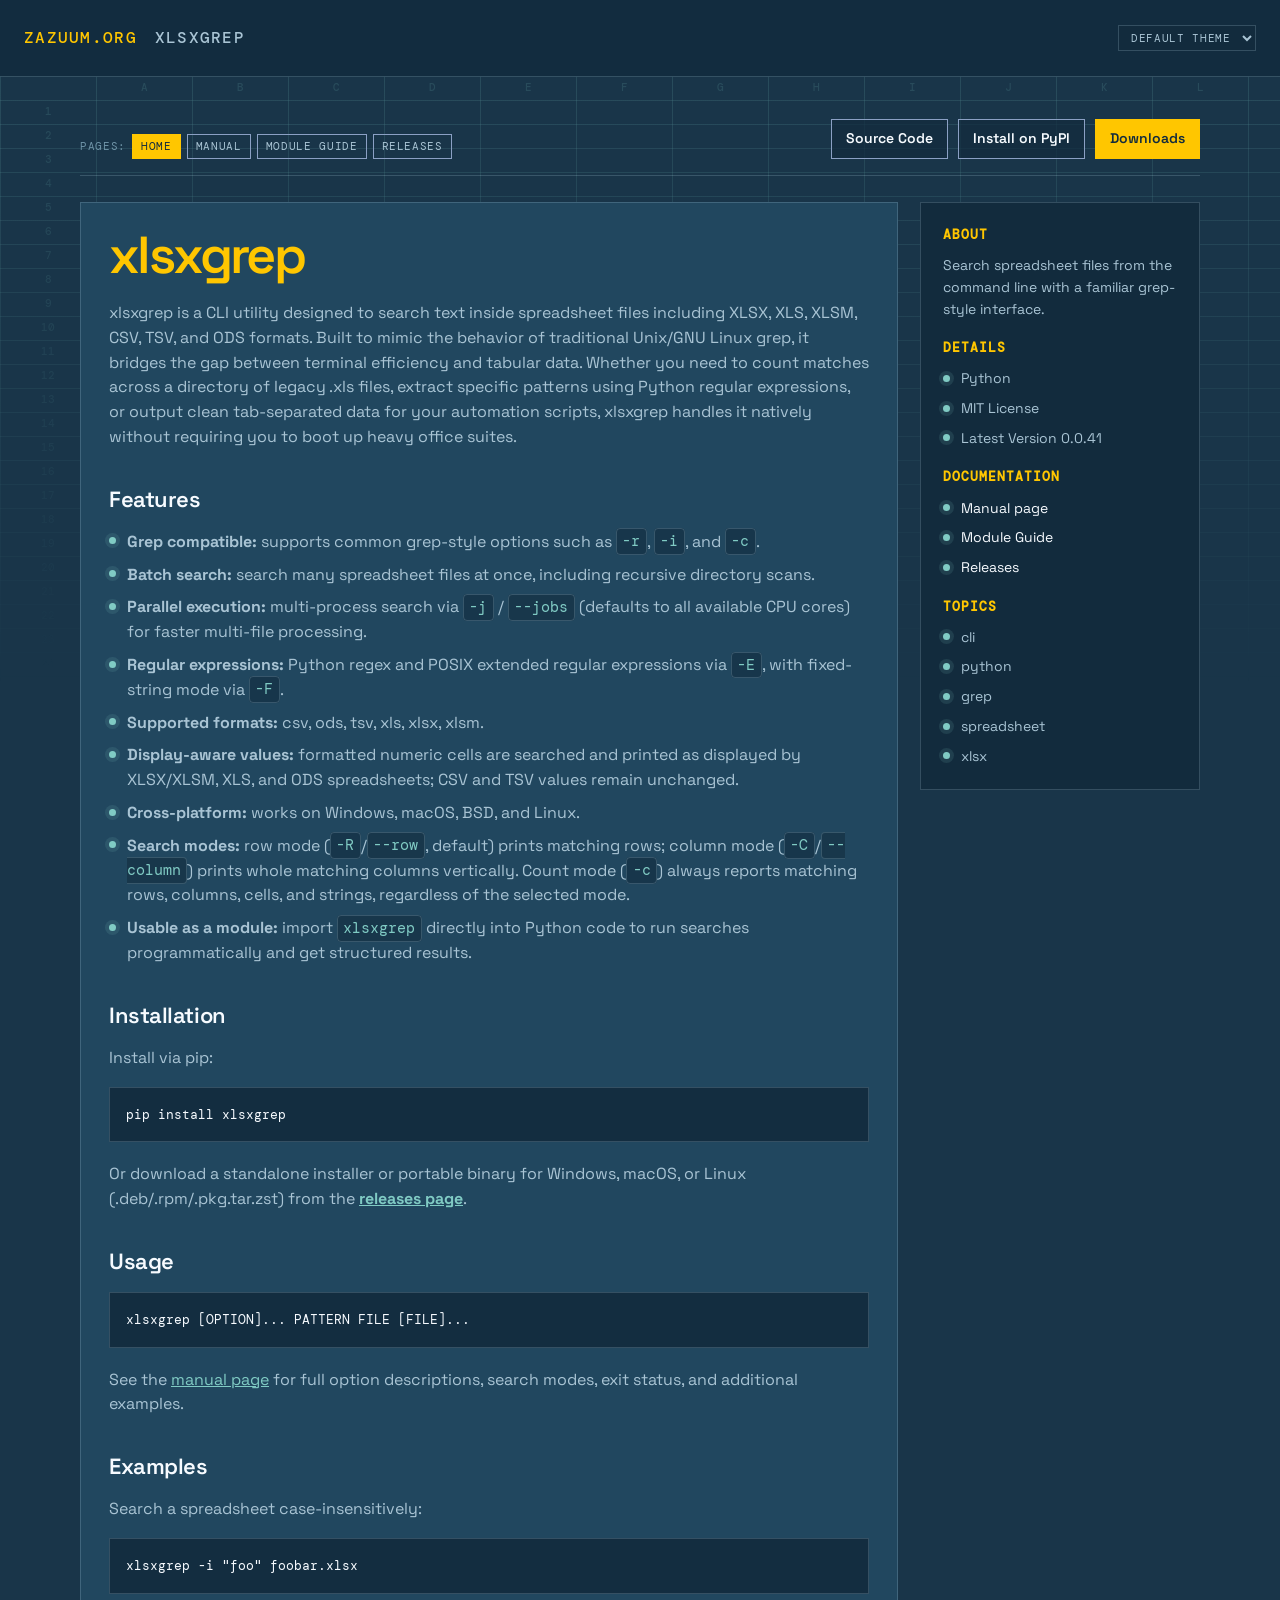
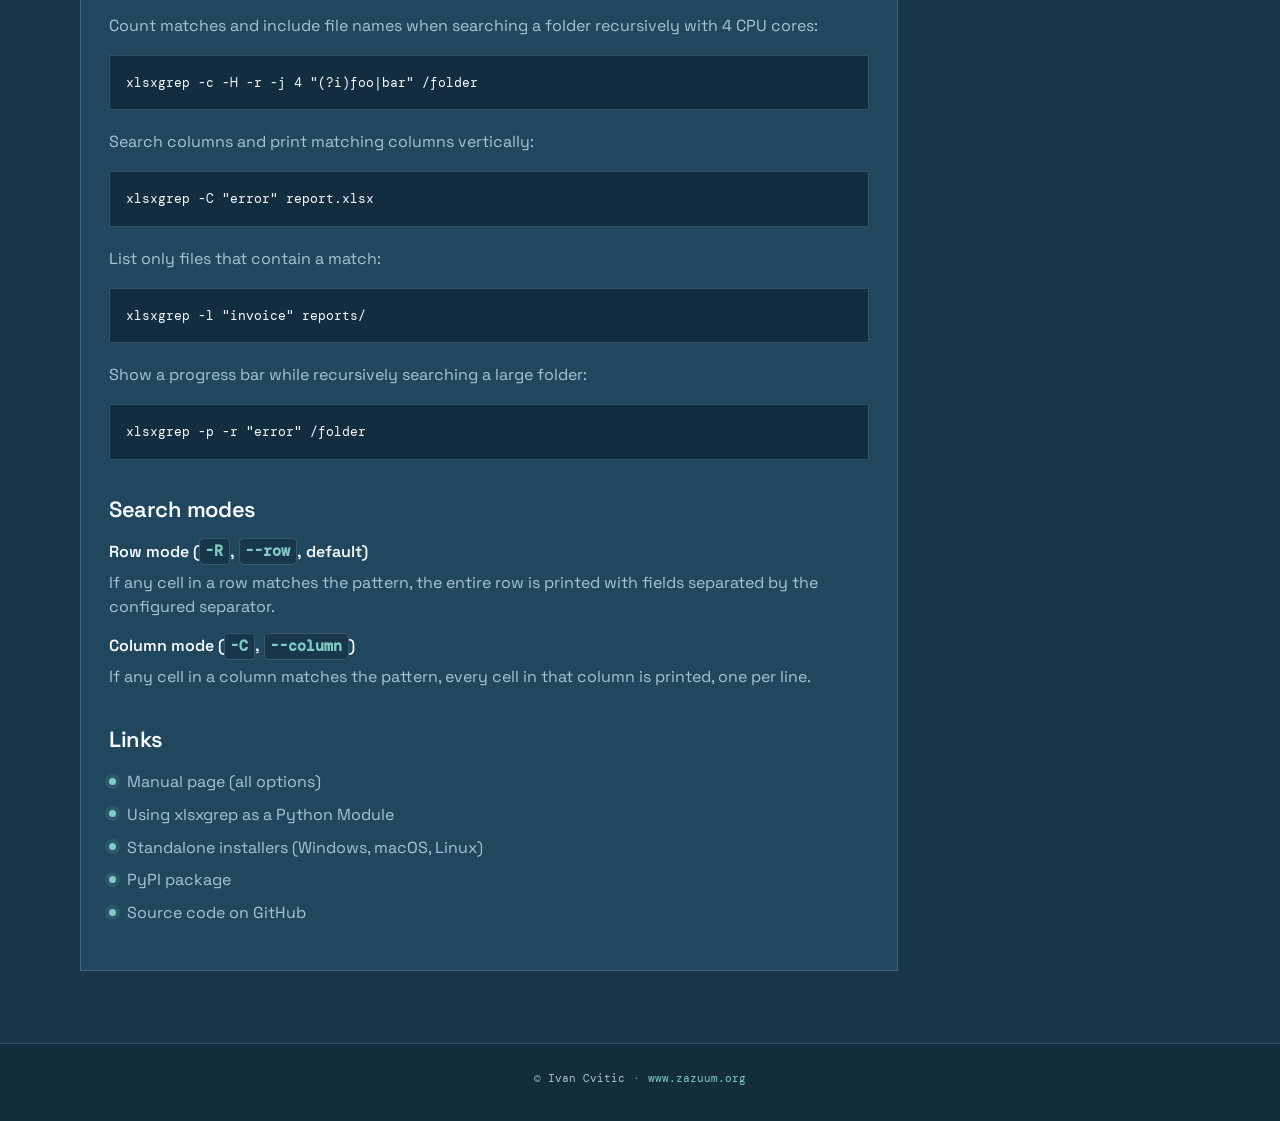
==== commit de4f3979: "Prepare xlsxgrep 0.0.41 release" ====
--- a/docs/index.html
+++ b/docs/index.html
@@ -139,7 +139,7 @@
         <ul class="gh-repo-meta">
           <li><span class="gh-lang-dot gh-lang-python"></span> Python</li>
           <li>MIT License</li>
-          <li>Latest Version 0.0.39</li>
+          <li>Latest Version 0.0.41</li>
  
         <h3>Documentation</h3>
         <ul class="gh-repo-meta">
